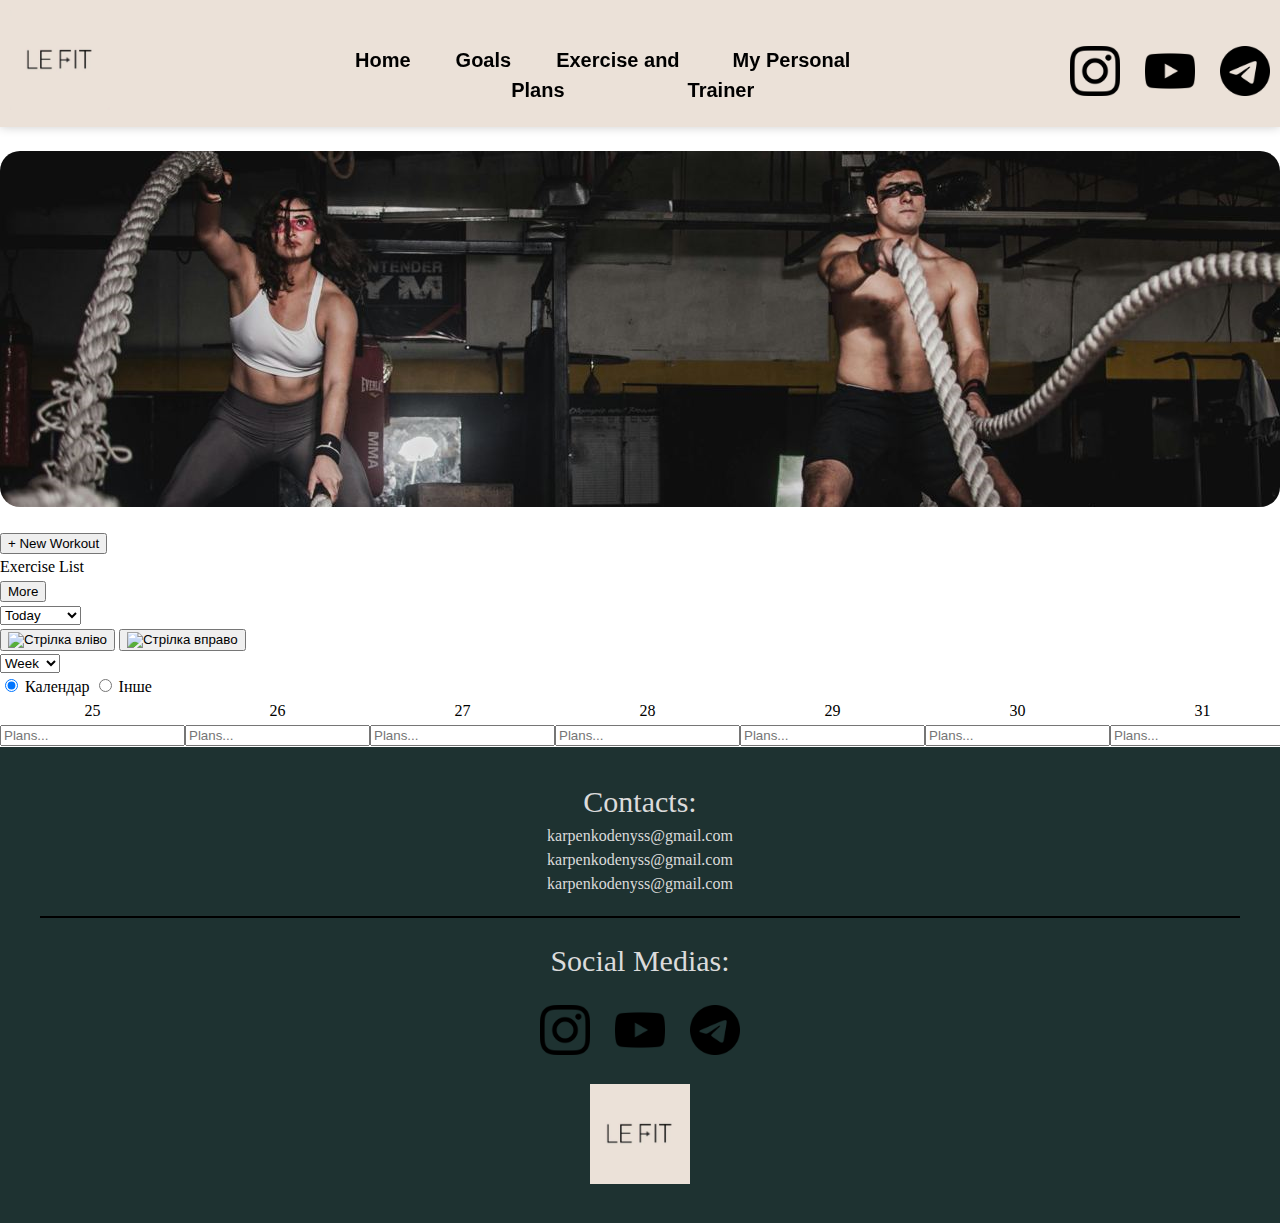
==== pages/index.html @ 624678a7 "+main image" ====
<!DOCTYPE html>
<html lang="en">
  <head>
    <meta charset="UTF-8" />
    <meta name="viewport" content="width=device-width, initial-scale=1.0" />
    <title>Le Fit</title>
    <link rel="stylesheet" href="../css/index.css" />
    <link rel="stylesheet" href="../css/global.css" />
  </head>
  <body>
    <header class="header">
      <div class="header__container container">
        <a href="#"><img src="images/logo.jpg" alt="Логотип" class="logo" /></a>

        <div class="menu">
          <ul class="menu__list">
            <li><a class="menu__link" href="#">Home</a></li>
            <li><a class="menu__link" href="#">Goals</a></li>
            <li><a class="menu__link" href="#">Exercise and Plans</a></li>
            <li><a class="menu__link" href="#">My Personal Trainer</a></li>
          </ul>
        </div>

        <div class="socialsMenu">
          <ul class="socialsMenu__list">
            <li>
              <a href="#"
                ><img
                  src="images/instagram.png"
                  alt="instagram"
                  class="socialsPhoto"
              /></a>
            </li>
            <li>
              <a href="#"
                ><img
                  src="images/you-tube.png"
                  alt="you-tube"
                  class="socialsPhoto"
              /></a>
            </li>
            <li>
              <a href="#"
                ><img
                  src="images/telegram.png"
                  alt="telegram"
                  class="socialsPhoto"
              /></a>
            </li>
          </ul>
        </div>
      </div>
    </header>

    <main>
      <br>
      <div class="mainImage">
        <img src="images/main-head.png" alt="Training">
      </div>
      <br>
      <section>
        <button>+ New Workout</button>
        <div>
          <h2>Exercise List</h2>
          <button>More</button>
        </div>

        <div>
          <form>
            <select>
              <option value="today">Today</option>
              <option value="tomorrow">Tomorrow</option>
              <option value="yesterday">Yesterday</option>
            </select>
          </form>

          <button><img src="#" alt="Стрілка вліво" /></button>
          <button><img src="#" alt="Стрілка вправо" /></button>

          <form>
            <select>
              <option value="week">Week</option>
              <option value="month">Month</option>
              <option value="year">Year</option>
            </select>
          </form>

          <form>
            <input type="radio" name="date" value="calendar" checked />
            <label for="calendar">Календар</label>
            <input type="radio" id="other" name="date" value="other" />
            <label for="other">Інше</label>
          </form>

          <div>
            <table>
              <thead>
                <tr>
                  <th>25</th>
                  <th>26</th>
                  <th>27</th>
                  <th>28</th>
                  <th>29</th>
                  <th>30</th>
                  <th>31</th>
                </tr>
              </thead>
              <tbody>
                <tr>
                  <td><input type="text" placeholder="Plans..." /></td>
                  <td><input type="text" placeholder="Plans..." /></td>
                  <td><input type="text" placeholder="Plans..." /></td>
                  <td><input type="text" placeholder="Plans..." /></td>
                  <td><input type="text" placeholder="Plans..." /></td>
                  <td><input type="text" placeholder="Plans..." /></td>
                  <td><input type="text" placeholder="Plans..." /></td>
                </tr>
              </tbody>
            </table>
          </div>
        </div>
      </section>
    </main>

    <footer class="footer">
      <div class="footer__container">
        <div>
          <h2 class="contact">Contacts:</h2>
          <ul class="contact__menu">
            <li>karpenkodenyss@gmail.com</li>
            <li>karpenkodenyss@gmail.com</li>
            <li>karpenkodenyss@gmail.com</li>
          </ul>
          <div class="line"></div>
        </div>
        <div>
          <p class="socialsMedias">Social Medias:</p>
          <div>
            <ul class="socialsMenu__list__footer">
              <li>
                <a href="#"
                  ><img
                    src="images/instagram.png"
                    alt="instagram"
                    class="socialsPhoto"
                /></a>
              </li>
              <li>
                <a href="#"
                  ><img
                    src="images/you-tube.png"
                    alt="you-tube"
                    class="socialsPhoto"
                /></a>
              </li>
              <li>
                <a href="#"
                  ><img
                    src="images/telegram.png"
                    alt="telegram"
                    class="socialsPhoto"
                /></a>
              </li>
            </ul>
          </div>
        </div>
        <a href="#"><img src="images/logo.jpg" alt="Логотип" class="logo" /></a>
      </div>
    </footer>
  </body>
</html>
---- css/index.css ----
.mainImage{
    display: flex;
    justify-content: center;
}

.mainImage img {
    border-radius: 20px; /* Adjust the value to change the roundness */
}

.menu__link{
    font-family: sans-serif ; /* Use the custom font for specific elements */
}



.btnNewWorkout {
    font-family: sans-serif ; /* Use the custom font for specific elements */
    background-color: #6c8057; /* Fallback for older browsers */
    color: black; /* Text color */
    padding: 10px 20px; /* Padding around the text */
    border: none; /* No border */
    border-radius: 5px; /* Rounded corners */
    text-decoration: none; /* Remove default underline for links */
}

.btnNewWorkout:hover {
    background-color: rgba(235, 225, 216, 0.8); /* Change color on hover */
}
---- css/global.css ----
html,
body,
div,
span,
applet,
object,
iframe,
h1,
h2,
h3,
h4,
h5,
h6,
p,
blockquote,
pre,
a,
abbr,
acronym,
address,
big,
cite,
code,
del,
dfn,
em,
img,
ins,
kbd,
q,
s,
samp,
small,
strike,
strong,
sub,
sup,
tt,
var,
b,
u,
i,
center,
dl,
dt,
dd,
ol,
ul,
li,
fieldset,
form,
label,
legend,
table,
caption,
tbody,
tfoot,
thead,
tr,
th,
td,
article,
aside,
canvas,
details,
embed,
figure,
figcaption,
footer,
header,
hgroup,
menu,
nav,
output,
ruby,
section,
summary,
time,
mark,
audio,
video {
  margin: 0;
  padding: 0;
  border: 0;
  font-size: 100%;
  font: inherit;
  vertical-align: baseline;
}

/* HTML5 display-role reset for older browsers */
article,
aside,
details,
figcaption,
figure,
footer,
header,
hgroup,
menu,
nav,
section {
  display: block;
}

body {
  line-height: 1.5;
}

ol,
ul {
  list-style: none;
}

blockquote,
q {
  quotes: none;
}

blockquote:before,
blockquote:after,
q:before,
q:after {
  content: "";
  content: none;
}

table {
  border-collapse: collapse;
  border-spacing: 0;
}

/* global styles */

body {
  font-family: "Montserrat";
  display: flex;
  flex-direction: column;
  min-height: 100vh;
}

.header {
  background-color: rgba(235, 225, 216, 255);
  position: sticky;
  top: 0;
  left: 0;
  right: 0;
  box-shadow: 0 0 10px #0003;
  z-index: 2;
}

.header__container {
  display: flex;
  align-items: center;
  justify-content: space-between;
}

.container {
  max-width: 1500px;
  margin: 0 auto;
  padding: 10px;
}

.logo {
  width: 100px;
  height: 100px;
}

.menu {
  font-weight: 600;
  font-size: 20px;
  margin-left: 200px;
}

.menu__list {
  display: flex;
  margin-top: 22px;
  margin-left: 200px;
  margin-left: 0;
  list-style-type: none;
}

.menu__link {
  text-decoration: none;
  margin-left: 45px;
  color: black;
}

.menu__link:hover {
  text-decoration: underline;
}

.socialsPhoto {
  width: 50px;
  height: 50px;
  transition: transform 0.3s ease;
}

.socialsPhoto:hover {
  transform: translateY(-5px);
}

.socialsMenu {
  margin-left: 200px;
}

.socialsMenu__list {
  display: flex;
  margin-top: 22px;
  list-style-type: none;
  gap: 25px;
}

.footer {
  display: flex;
  background-color: #1e3231;
  color: #dbdbdb;
  padding-top: 32px;
  padding-bottom: 32px;
  margin-top: auto;
}

.footer__container {
  text-align: center;
  flex: 1;
}

.contact,
.socialsMedias {
  font-size: 30px;
}

.line {
  height: 1.5px;
  background: black;
  margin-top: 10px;
  width: calc(100% - 5em);
  margin: 20px auto;
}

.socialsMenu__list__footer {
  display: flex;
  justify-content: center;
  margin: 22px 0;
  list-style-type: none;
  gap: 25px;
}
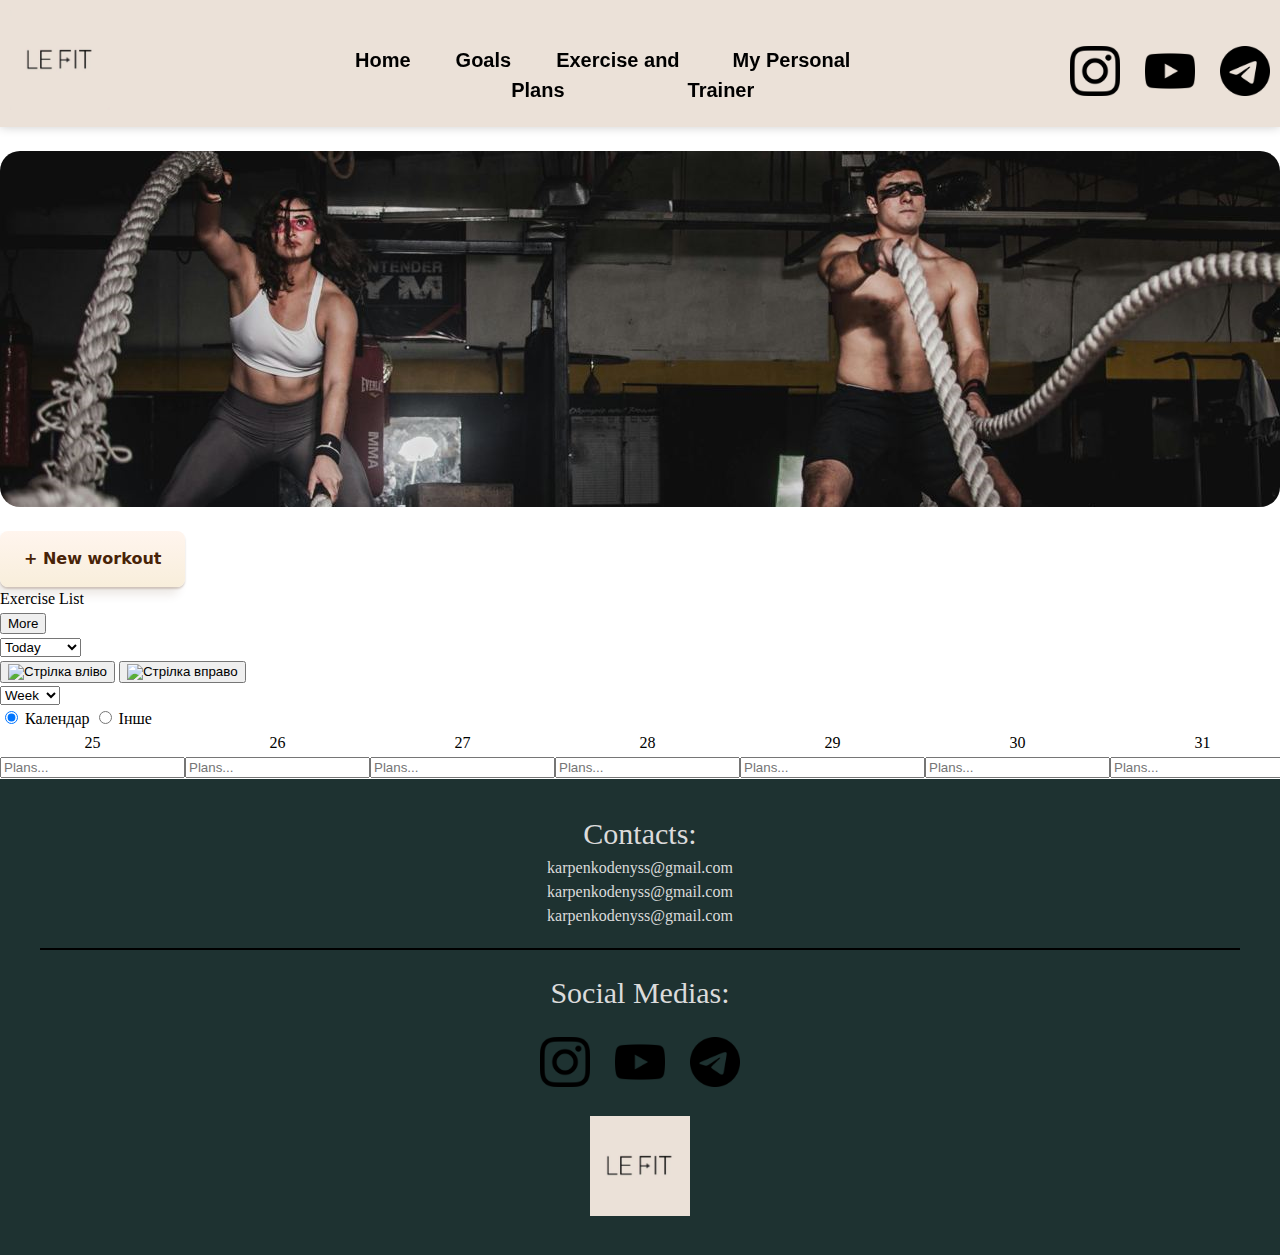
==== commit 88a47d2c: "+ new workout button" ====
--- a/pages/index.html
+++ b/pages/index.html
@@ -59,7 +59,7 @@
       </div>
       <br>
       <section>
-        <button>+ New Workout</button>
+        <button class="butn" role="button">+ New workout</button>
         <div>
           <h2>Exercise List</h2>
           <button>More</button>
--- a/css/index.css
+++ b/css/index.css
@@ -5,26 +5,47 @@
 }
 
 .mainImage img {
-    border-radius: 20px; /* Adjust the value to change the roundness */
+    border-radius: 20px;
 }
 
 .menu__link{
-    font-family: sans-serif ; /* Use the custom font for specific elements */
+    font-family: sans-serif ;
 }
 
 
 
-.btnNewWorkout {
-    font-family: sans-serif ; /* Use the custom font for specific elements */
-    background-color: #6c8057; /* Fallback for older browsers */
-    color: black; /* Text color */
-    padding: 10px 20px; /* Padding around the text */
-    border: none; /* No border */
-    border-radius: 5px; /* Rounded corners */
-    text-decoration: none; /* Remove default underline for links */
+.butn {
+    background-color: transparent;
+    background-image: linear-gradient(to bottom, #fff5ee, #f8eedb);
+    border: 0 solid #e5e7eb;
+    border-radius: .5rem;
+    box-sizing: border-box;
+    color: #482307;
+    column-gap: 1rem;
+    cursor: pointer;
+    display: flex;
+    font-family: ui-sans-serif,system-ui,-apple-system,system-ui,"Segoe UI",Roboto,"Helvetica Neue",Arial,"Noto Sans",sans-serif,"Apple Color Emoji","Segoe UI Emoji","Segoe UI Symbol","Noto Color Emoji";
+    font-size: 100%;
+    font-weight: 700;
+    line-height: 24px;
+    margin: 0;
+    outline: 2px solid transparent;
+    padding: 1rem 1.5rem;
+    text-align: center;
+    text-transform: none;
+    transition: all .1s cubic-bezier(.4, 0, .2, 1);
+    user-select: none;
+    -webkit-user-select: none;
+    touch-action: manipulation;
+    box-shadow: -6px 8px 10px rgba(81,41,10,0.1),0px 2px 2px rgba(81,41,10,0.2);
 }
 
-.btnNewWorkout:hover {
-    background-color: rgba(235, 225, 216, 0.8); /* Change color on hover */
+.butn:active {
+    background-color: #f3f4f6;
+    box-shadow: -1px 2px 5px rgba(81,41,10,0.15),0px 1px 1px rgba(81,41,10,0.15);
+    transform: translateY(0.125rem);
 }
 
+.butn:focus {
+    box-shadow: rgba(72, 35, 7, .46) 0 0 0 4px, -6px 8px 10px rgba(81,41,10,0.1), 0px 2px 2px rgba(81,41,10,0.2);
+}
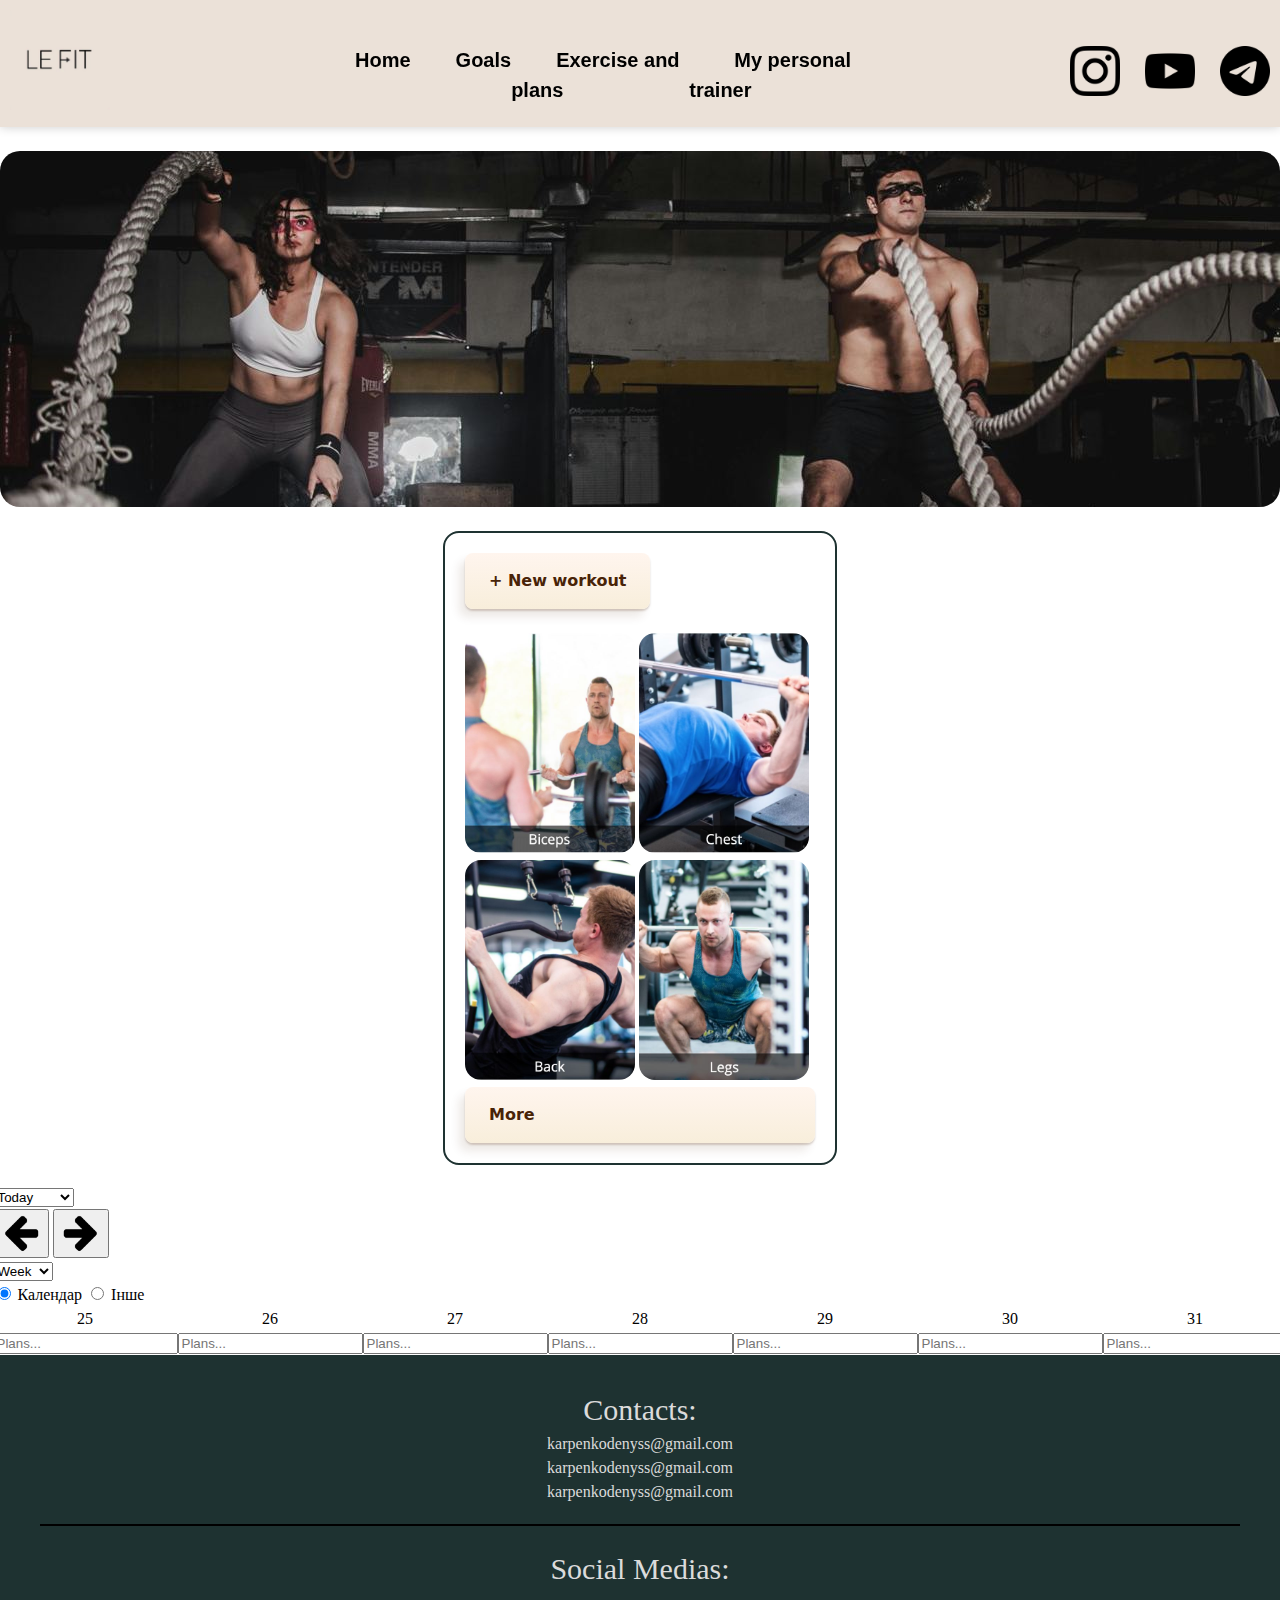
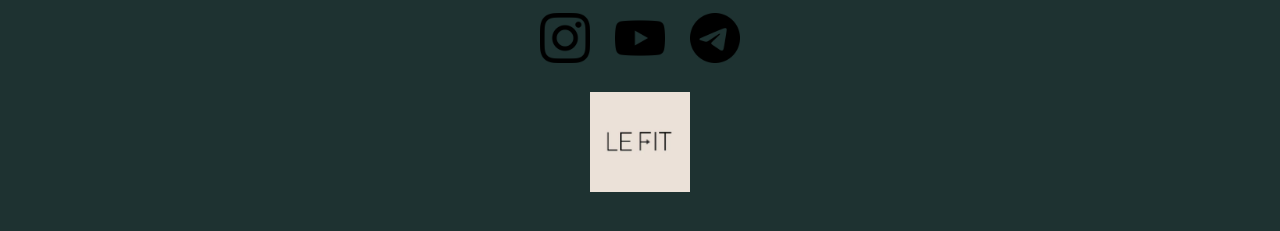
==== commit 53be6a51: "+buttons and clickable pictures" ====
--- a/pages/index.html
+++ b/pages/index.html
@@ -16,8 +16,8 @@
           <ul class="menu__list">
             <li><a class="menu__link" href="#">Home</a></li>
             <li><a class="menu__link" href="#">Goals</a></li>
-            <li><a class="menu__link" href="#">Exercise and Plans</a></li>
-            <li><a class="menu__link" href="#">My Personal Trainer</a></li>
+            <li><a class="menu__link" href="#">Exercise and plans</a></li>
+            <li><a class="menu__link" href="#">My personal trainer</a></li>
           </ul>
         </div>
 
@@ -59,13 +59,24 @@
       </div>
       <br>
       <section>
+        <div class="full-content">
+        <div class="workouts">
+
         <button class="butn" role="button">+ New workout</button>
+          <br>
         <div>
-          <h2>Exercise List</h2>
-          <button>More</button>
+          <div class="photo-block">
+            <a href=""><img src="images/biceps.jpg" alt="Photo 1"></a>
+            <a href=""><img src="images/chest.jpg" alt="Photo 2"></a>
+            <a href=""><img src="images/back.jpg" alt="Photo 3"></a>
+            <a href=""><img src="images/legs.jpg" alt="Photo 4"></a>
+          </div>
+          <button class="butn butn1" role="button">More</button>
+        </div>
         </div>
 
-        <div>
+
+        <div class="calendar">
           <form>
             <select>
               <option value="today">Today</option>
@@ -74,8 +85,8 @@
             </select>
           </form>
 
-          <button><img src="#" alt="Стрілка вліво" /></button>
-          <button><img src="#" alt="Стрілка вправо" /></button>
+          <button><img src="images/right-arr.png" alt="Стрілка вліво" class="mirrored-image small-button"/></button>
+          <button><img src="images/right-arr.png" alt="Стрілка вправо" class="small-button"/></button>
 
           <form>
             <select>
@@ -118,6 +129,7 @@
               </tbody>
             </table>
           </div>
+        </div>
         </div>
       </section>
     </main>
--- a/css/index.css
+++ b/css/index.css
@@ -49,3 +49,59 @@
 .butn:focus {
     box-shadow: rgba(72, 35, 7, .46) 0 0 0 4px, -6px 8px 10px rgba(81,41,10,0.1), 0px 2px 2px rgba(81,41,10,0.2);
 }
+
+.butn1{
+    width: 100%;
+}
+
+.workouts {
+    border: 2px solid #1e3231;
+    padding: 20px;
+    border-radius: 16px;
+}
+
+.mirrored-image{
+    transform: scaleX(-1);
+}
+
+.photo-block {
+    max-width: 350px;
+    grid-template-columns: repeat(2, 1fr);
+    gap: 10px;
+}
+.photo-block img {
+    object-fit: cover;
+    width: 170px;
+    height: 220px;
+    border-radius: 16px;
+}
+
+.small-button{
+    width: 40px;
+}
+
+.full-content {
+    justify-content: center;
+    display: flex; /* Use flexbox to layout the container */
+}
+
+
+.workouts, .calendar {
+    margin-right: 20px; /* Optional: Add some spacing between the divs */
+}
+@media (max-width: 1400px) { /* Adjust the maximum width based on your desired zoom level */
+    .full-content {
+        align-items: center; /* Center the flex items vertically */
+        flex-direction: column;
+    }
+
+    .workouts, .calendar {
+        margin-right: 0;
+    }
+
+    .workouts {
+
+        margin-bottom: 20px;
+    }
+}
+
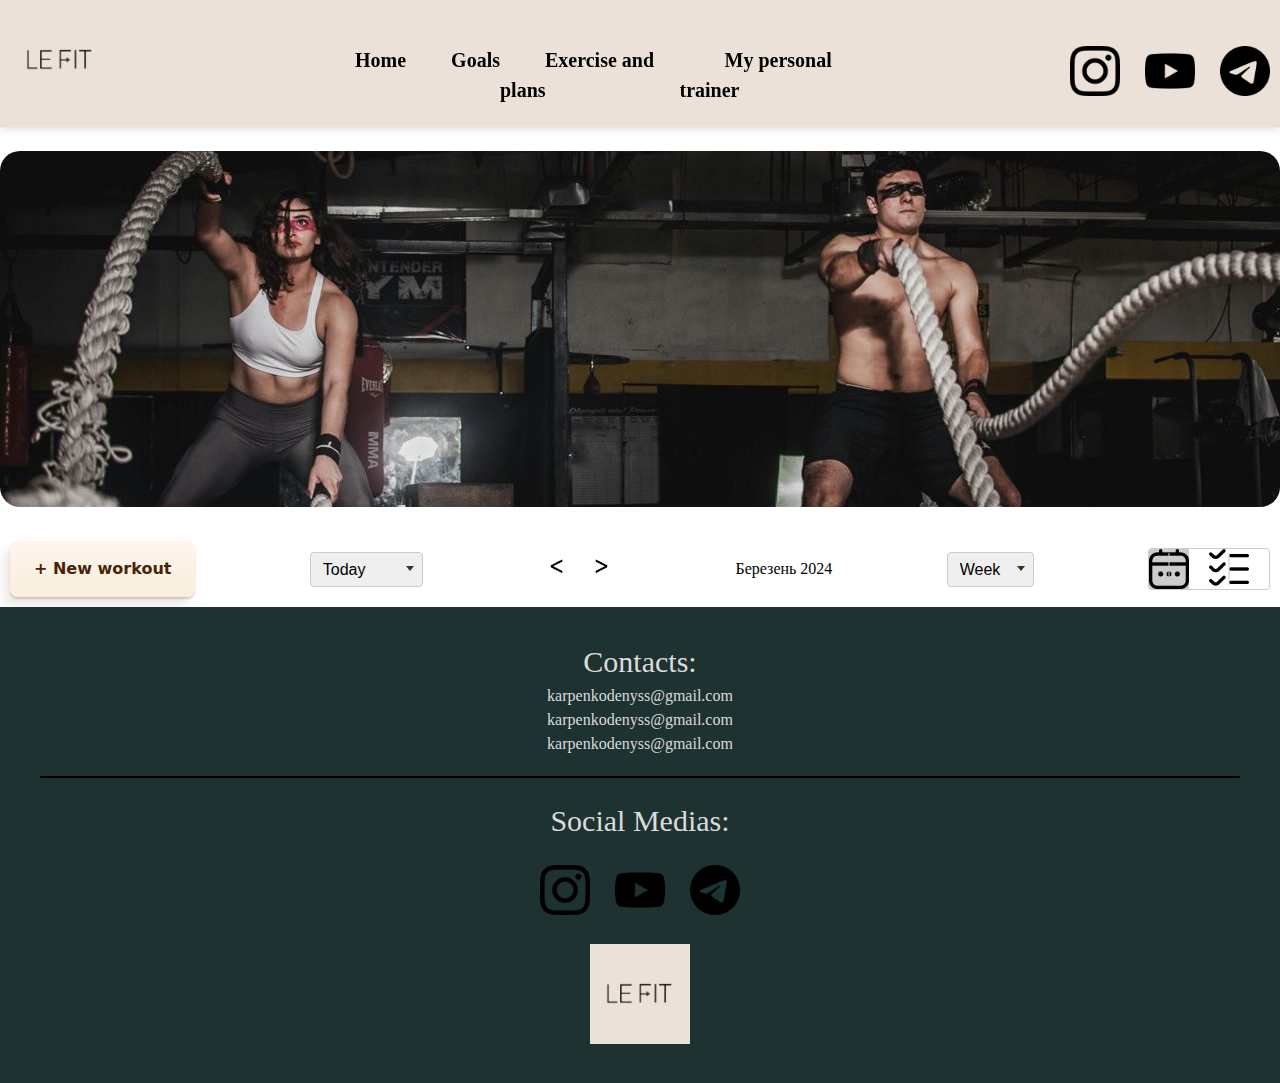
==== commit 1b3c081d: "Added some styles to index" ====
--- a/pages/index.html
+++ b/pages/index.html
@@ -53,83 +53,114 @@
     </header>
 
     <main>
-      <br>
+      <br />
       <div class="mainImage">
-        <img src="images/main-head.png" alt="Training">
+        <img src="images/main-head.png" alt="Training" />
       </div>
-      <br>
+      <br />
+
       <section>
-        <div class="full-content">
-        <div class="workouts">
-
-        <button class="butn" role="button">+ New workout</button>
-          <br>
-        <div>
-          <div class="photo-block">
-            <a href=""><img src="images/biceps.jpg" alt="Photo 1"></a>
-            <a href=""><img src="images/chest.jpg" alt="Photo 2"></a>
-            <a href=""><img src="images/back.jpg" alt="Photo 3"></a>
-            <a href=""><img src="images/legs.jpg" alt="Photo 4"></a>
+        <div class="container">
+          <div class="workout-calendar-container">
+            <div class="dsadasd">
+              <button class="butn" role="button">+ New workout</button>
+
+              <form class="custom-form">
+                <select class="custom-select">
+                  <option value="today">Today</option>
+                  <option value="tomorrow">Tomorrow</option>
+                  <option value="yesterday">Yesterday</option>
+                </select>
+              </form>
+
+              <div>
+                <button class="arrows-button">
+                  <img
+                    src="images/right-arrow.jpg"
+                    alt="Стрілка вліво"
+                    class="mirrored-image arrows-image"
+                  />
+                </button>
+                <button class="arrows-button">
+                  <img
+                    src="images/right-arrow.jpg"
+                    alt="Стрілка вправо"
+                    class="arrows-image"
+                  />
+                </button>
+              </div>
+
+              <p>Березень 2024</p>
+
+              <form class="custom-form">
+                <select class="custom-select">
+                  <option value="week">Week</option>
+                  <option value="month">Month</option>
+                  <option value="year">Year</option>
+                </select>
+              </form>
+
+              <form class="custom-radio-form">
+                <label class="custom-radio-label" for="calendar">
+                  <input
+                    type="radio"
+                    name="date"
+                    id="calendar"
+                    value="calendar"
+                    checked
+                  />
+                  <img
+                    src="images/calendar.png"
+                    alt="Calendar"
+                    class="radio-icon"
+                  />
+                </label>
+                <label class="custom-radio-label" for="other">
+                  <input type="radio" id="other" name="date" value="other" />
+                  <img src="images/other.png" alt="Dots" class="radio-icon" />
+                </label>
+              </form>
+
+              <!-- <div class="workouts">
+              <div>
+                <div class="photo-block">
+                  <a href=""><img src="images/biceps.jpg" alt="Photo 1" /></a>
+                  <a href=""><img src="images/chest.jpg" alt="Photo 2" /></a>
+                  <a href=""><img src="images/back.jpg" alt="Photo 3" /></a>
+                  <a href=""><img src="images/legs.jpg" alt="Photo 4" /></a>
+                </div>
+                <button class="butn butn1" role="button">More</button>
+              </div>
+            </div>
+
+            <div>
+              <table>
+                <thead>
+                  <tr>
+                    <th>25</th>
+                    <th>26</th>
+                    <th>27</th>
+                    <th>28</th>
+                    <th>29</th>
+                    <th>30</th>
+                    <th>31</th>
+                  </tr>
+                </thead>
+                <tbody>
+                  <tr>
+                    <td><input type="text" placeholder="Plans..." /></td>
+                    <td><input type="text" placeholder="Plans..." /></td>
+                    <td><input type="text" placeholder="Plans..." /></td>
+                    <td><input type="text" placeholder="Plans..." /></td>
+                    <td><input type="text" placeholder="Plans..." /></td>
+                    <td><input type="text" placeholder="Plans..." /></td>
+                    <td><input type="text" placeholder="Plans..." /></td>
+                  </tr>
+                </tbody>
+              </table>
+            </div> -->
+            </div>
           </div>
-          <button class="butn butn1" role="button">More</button>
-        </div>
-        </div>
-
-
-        <div class="calendar">
-          <form>
-            <select>
-              <option value="today">Today</option>
-              <option value="tomorrow">Tomorrow</option>
-              <option value="yesterday">Yesterday</option>
-            </select>
-          </form>
-
-          <button><img src="images/right-arr.png" alt="Стрілка вліво" class="mirrored-image small-button"/></button>
-          <button><img src="images/right-arr.png" alt="Стрілка вправо" class="small-button"/></button>
-
-          <form>
-            <select>
-              <option value="week">Week</option>
-              <option value="month">Month</option>
-              <option value="year">Year</option>
-            </select>
-          </form>
-
-          <form>
-            <input type="radio" name="date" value="calendar" checked />
-            <label for="calendar">Календар</label>
-            <input type="radio" id="other" name="date" value="other" />
-            <label for="other">Інше</label>
-          </form>
-
-          <div>
-            <table>
-              <thead>
-                <tr>
-                  <th>25</th>
-                  <th>26</th>
-                  <th>27</th>
-                  <th>28</th>
-                  <th>29</th>
-                  <th>30</th>
-                  <th>31</th>
-                </tr>
-              </thead>
-              <tbody>
-                <tr>
-                  <td><input type="text" placeholder="Plans..." /></td>
-                  <td><input type="text" placeholder="Plans..." /></td>
-                  <td><input type="text" placeholder="Plans..." /></td>
-                  <td><input type="text" placeholder="Plans..." /></td>
-                  <td><input type="text" placeholder="Plans..." /></td>
-                  <td><input type="text" placeholder="Plans..." /></td>
-                  <td><input type="text" placeholder="Plans..." /></td>
-                </tr>
-              </tbody>
-            </table>
-          </div>
-        </div>
         </div>
       </section>
     </main>
--- a/css/index.css
+++ b/css/index.css
@@ -1,107 +1,149 @@
-
-.mainImage{
-    display: flex;
-    justify-content: center;
+.mainImage {
+  display: flex;
+  justify-content: center;
 }
 
 .mainImage img {
-    border-radius: 20px;
+  border-radius: 20px;
 }
 
-.menu__link{
-    font-family: sans-serif ;
+.dsadasd {
+  display: flex;
+  justify-content: space-between;
+  align-items: center;
 }
 
-
-
-.butn {
-    background-color: transparent;
-    background-image: linear-gradient(to bottom, #fff5ee, #f8eedb);
-    border: 0 solid #e5e7eb;
-    border-radius: .5rem;
-    box-sizing: border-box;
-    color: #482307;
-    column-gap: 1rem;
-    cursor: pointer;
-    display: flex;
-    font-family: ui-sans-serif,system-ui,-apple-system,system-ui,"Segoe UI",Roboto,"Helvetica Neue",Arial,"Noto Sans",sans-serif,"Apple Color Emoji","Segoe UI Emoji","Segoe UI Symbol","Noto Color Emoji";
-    font-size: 100%;
-    font-weight: 700;
-    line-height: 24px;
-    margin: 0;
-    outline: 2px solid transparent;
-    padding: 1rem 1.5rem;
-    text-align: center;
-    text-transform: none;
-    transition: all .1s cubic-bezier(.4, 0, .2, 1);
-    user-select: none;
-    -webkit-user-select: none;
-    touch-action: manipulation;
-    box-shadow: -6px 8px 10px rgba(81,41,10,0.1),0px 2px 2px rgba(81,41,10,0.2);
+/* .workout-calendar-container {
+  display: flex;
 }
 
-.butn:active {
-    background-color: #f3f4f6;
-    box-shadow: -1px 2px 5px rgba(81,41,10,0.15),0px 1px 1px rgba(81,41,10,0.15);
-    transform: translateY(0.125rem);
-}
+.menu__link {
+  font-family: sans-serif;
+} */
 
-.butn:focus {
-    box-shadow: rgba(72, 35, 7, .46) 0 0 0 4px, -6px 8px 10px rgba(81,41,10,0.1), 0px 2px 2px rgba(81,41,10,0.2);
-}
-
-.butn1{
-    width: 100%;
+.butn1 {
+  width: 100%;
 }
 
 .workouts {
-    border: 2px solid #1e3231;
-    padding: 20px;
-    border-radius: 16px;
+  border: 2px solid #1e3231;
+  padding: 20px;
+  border-radius: 16px;
 }
 
-.mirrored-image{
-    transform: scaleX(-1);
+.mirrored-image {
+  transform: scaleX(-1);
 }
 
 .photo-block {
-    max-width: 350px;
-    grid-template-columns: repeat(2, 1fr);
-    gap: 10px;
+  max-width: 350px;
+  grid-template-columns: repeat(2, 1fr);
+  gap: 10px;
 }
 .photo-block img {
-    object-fit: cover;
-    width: 170px;
-    height: 220px;
-    border-radius: 16px;
+  object-fit: cover;
+  width: 170px;
+  height: 220px;
+  border-radius: 16px;
 }
 
-.small-button{
-    width: 40px;
+.custom-form {
+  display: inline-block;
 }
 
-.full-content {
-    justify-content: center;
-    display: flex; /* Use flexbox to layout the container */
+.custom-select {
+  padding: 8px 28px 8px 12px;
+  font-size: 16px;
+  border: 1px solid #ccc;
+  border-radius: 4px;
+  appearance: none;
+  background-image: url('data:image/svg+xml;utf8,<svg xmlns="http://www.w3.org/2000/svg" width="12" height="8" viewBox="0 0 12 8"><path fill="%23333" d="M6 8L0 0h12z"/></svg>');
+  background-repeat: no-repeat;
+  background-position: right 8px center;
+  background-size: 8px;
+  cursor: pointer;
 }
 
-
-.workouts, .calendar {
-    margin-right: 20px; /* Optional: Add some spacing between the divs */
-}
-@media (max-width: 1400px) { /* Adjust the maximum width based on your desired zoom level */
-    .full-content {
-        align-items: center; /* Center the flex items vertically */
-        flex-direction: column;
-    }
-
-    .workouts, .calendar {
-        margin-right: 0;
-    }
-
-    .workouts {
-
-        margin-bottom: 20px;
-    }
+.custom-select:hover {
+  border-color: #aaa;
 }
 
+.custom-select:focus {
+  border-color: #555;
+}
+
+.arrows-button {
+  width: 40px;
+  background: none;
+  border: none;
+  padding: 0;
+  cursor: pointer;
+}
+
+.arrows-image {
+  width: 40px;
+}
+
+/* Стилізація радіокнопок !!!!! */
+.custom-radio-form {
+  display: flex;
+  border: 1px solid #ccc; /* Додаємо рамку */
+  border-radius: 4px; /* Закруглюємо кути */
+}
+
+.custom-radio-label {
+  position: relative;
+  display: inline-block;
+  margin-right: 20px;
+}
+
+.custom-radio-label input[type="radio"] {
+  opacity: 0; /* Приховуємо саму радіокнопку */
+  position: absolute;
+  top: 0;
+  left: 0;
+  width: 100%;
+  height: 100%;
+  cursor: pointer;
+}
+
+/* Стилізація радіокнопок - вибрана */
+.custom-radio-label input[type="radio"]:checked + img {
+  background-color: #ccc; /* Змінюємо колір фону при виборі */
+}
+
+/* Стилізація радіокнопки - зображення */
+.radio-icon {
+  display: block;
+  width: 40px; /* Задаємо розмір зображення */
+  height: 40px; /* Задаємо розмір зображення */
+}
+
+/* Стилізація лінії, що розділяє картинки */
+.custom-radio-label::before {
+  content: "";
+  position: absolute;
+  top: 50%;
+  left: 50%;
+  transform: translate(-50%, -50%);
+  width: 1px;
+  height: 80%;
+  background-color: #ccc;
+}
+
+/* @media (max-width: 1400px) {
+  
+  .full-content {
+    align-items: center; 
+    flex-direction: column;
+  }
+
+  .workouts,
+  .calendar {
+    margin-right: 0;
+  }
+
+  .workouts {
+    margin-bottom: 20px;
+  }
+} */
--- a/css/global.css
+++ b/css/global.css
@@ -129,6 +129,42 @@
   border-spacing: 0;
 }
 
+.butn {
+  background-color: transparent;
+  background-image: linear-gradient(to bottom, #fff5ee, #f8eedb);
+  border: 0 solid #e5e7eb;
+  border-radius: .5rem;
+  box-sizing: border-box;
+  color: #482307;
+  column-gap: 1rem;
+  cursor: pointer;
+  display: flex;
+  font-family: ui-sans-serif,system-ui,-apple-system,system-ui,"Segoe UI",Roboto,"Helvetica Neue",Arial,"Noto Sans",sans-serif,"Apple Color Emoji","Segoe UI Emoji","Segoe UI Symbol","Noto Color Emoji";
+  font-size: 100%;
+  font-weight: 700;
+  line-height: 24px;
+  margin: 0;
+  outline: 2px solid transparent;
+  padding: 1rem 1.5rem;
+  text-align: center;
+  text-transform: none;
+  transition: all .1s cubic-bezier(.4, 0, .2, 1);
+  user-select: none;
+  -webkit-user-select: none;
+  touch-action: manipulation;
+  box-shadow: -6px 8px 10px rgba(81,41,10,0.1),0px 2px 2px rgba(81,41,10,0.2);
+}
+
+.butn:active {
+  background-color: #f3f4f6;
+  box-shadow: -1px 2px 5px rgba(81,41,10,0.15),0px 1px 1px rgba(81,41,10,0.15);
+  transform: translateY(0.125rem);
+}
+
+.butn:focus {
+  box-shadow: rgba(72, 35, 7, .46) 0 0 0 4px, -6px 8px 10px rgba(81,41,10,0.1), 0px 2px 2px rgba(81,41,10,0.2);
+}
+
 /* global styles */
 
 body {
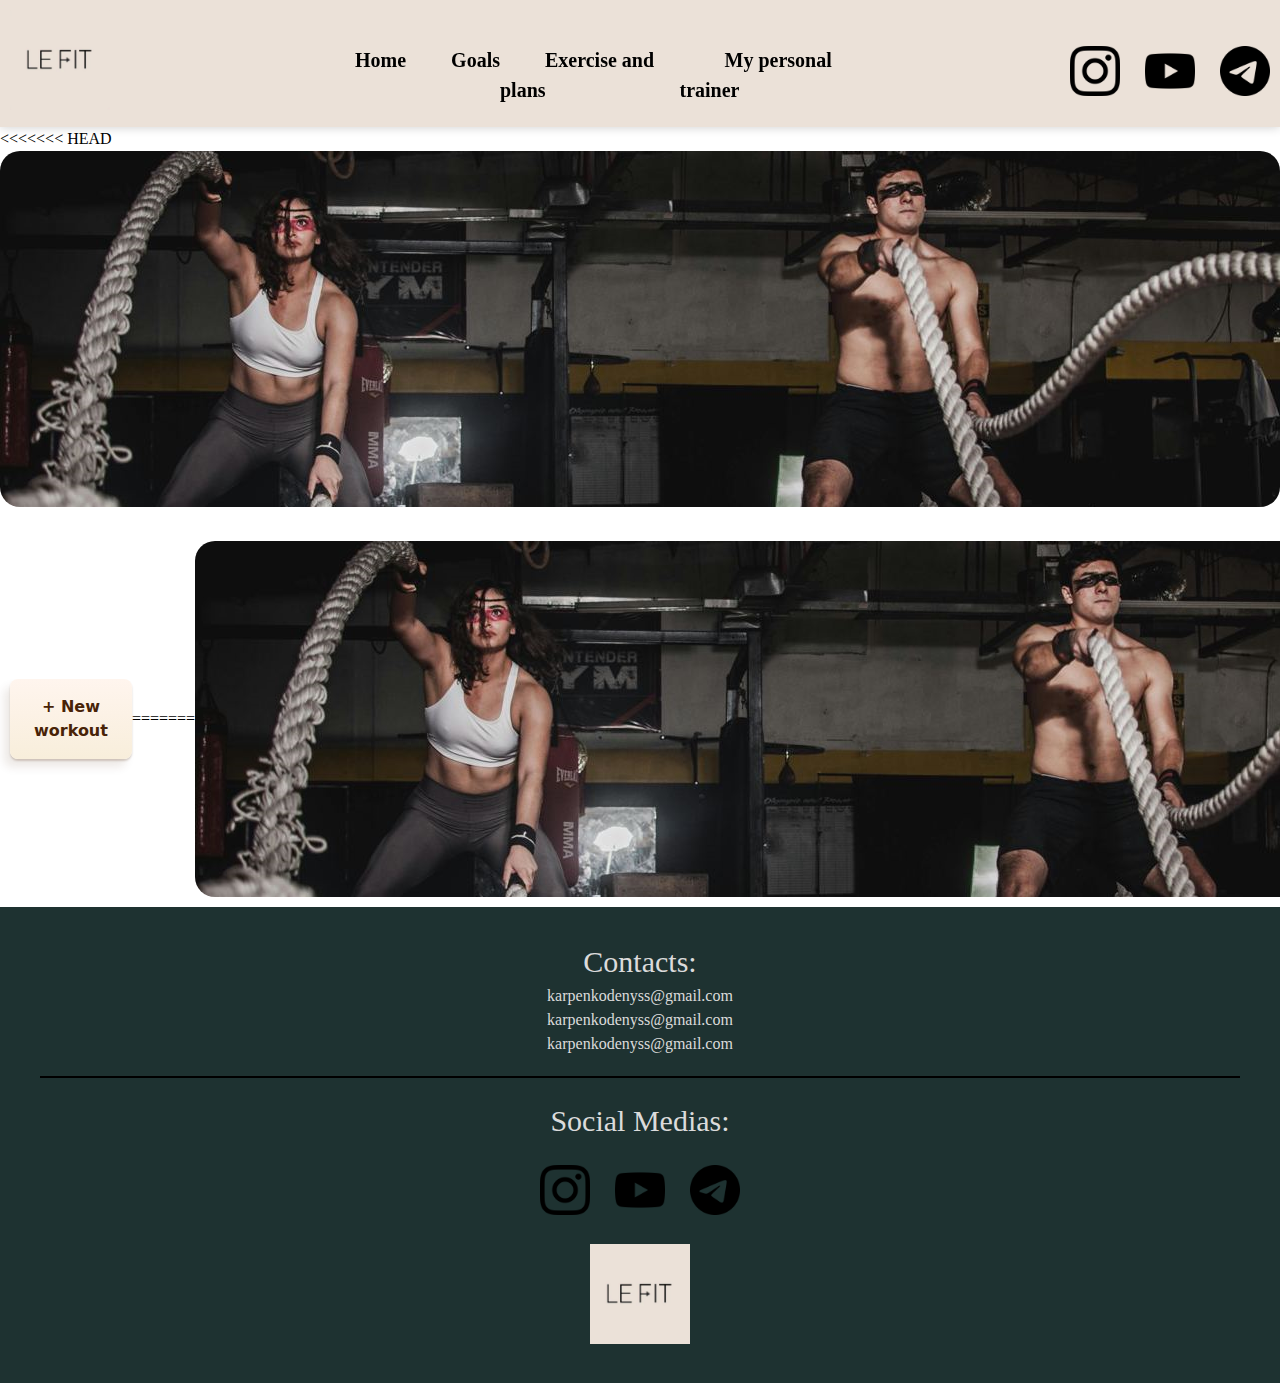
==== commit 022259ba: "update pages" ====
--- a/pages/index.html
+++ b/pages/index.html
@@ -1,16 +1,16 @@
 <!DOCTYPE html>
 <html lang="en">
   <head>
-    <meta charset="UTF-8" />
-    <meta name="viewport" content="width=device-width, initial-scale=1.0" />
+    <meta charset="UTF-8">
+    <meta name="viewport" content="width=device-width, initial-scale=1.0">
     <title>Le Fit</title>
-    <link rel="stylesheet" href="../css/index.css" />
-    <link rel="stylesheet" href="../css/global.css" />
+    <link rel="stylesheet" href="../css/index.css">
+    <link rel="stylesheet" href="../css/global.css">
   </head>
   <body>
     <header class="header">
       <div class="header__container container">
-        <a href="#"><img src="images/logo.jpg" alt="Логотип" class="logo" /></a>
+        <a href="#"><img src="images/logo.jpg" alt="Логотип" class="logo"></a>
 
         <div class="menu">
           <ul class="menu__list">
@@ -24,28 +24,13 @@
         <div class="socialsMenu">
           <ul class="socialsMenu__list">
             <li>
-              <a href="#"
-                ><img
-                  src="images/instagram.png"
-                  alt="instagram"
-                  class="socialsPhoto"
-              /></a>
+              <a href="#"><img src="images/instagram.png" alt="instagram" class="socialsPhoto"></a>
             </li>
             <li>
-              <a href="#"
-                ><img
-                  src="images/you-tube.png"
-                  alt="you-tube"
-                  class="socialsPhoto"
-              /></a>
+              <a href="#"><img src="images/you-tube.png" alt="you-tube" class="socialsPhoto"></a>
             </li>
             <li>
-              <a href="#"
-                ><img
-                  src="images/telegram.png"
-                  alt="telegram"
-                  class="socialsPhoto"
-              /></a>
+              <a href="#"><img src="images/telegram.png" alt="telegram" class="socialsPhoto"></a>
             </li>
           </ul>
         </div>
@@ -53,6 +38,7 @@
     </header>
 
     <main>
+<<<<<<< HEAD
       <br />
       <div class="mainImage">
         <img src="images/main-head.png" alt="Training" />
@@ -64,6 +50,20 @@
           <div class="workout-calendar-container">
             <div class="dsadasd">
               <button class="butn" role="button">+ New workout</button>
+=======
+      <br>
+      <div class="mainImage">
+        <img src="images/main-head.png" alt="Training">
+      </div>
+      <br>
+
+      <section>
+        <h2>Section Title</h2>
+        <div class="container">
+          <div class="workout-calendar-container">
+            <div class="dsadasd">
+              <button class="butn">+ New workout</button>
+>>>>>>> b236068 (updated the pages)
 
               <form class="custom-form">
                 <select class="custom-select">
@@ -75,6 +75,7 @@
 
               <div>
                 <button class="arrows-button">
+<<<<<<< HEAD
                   <img
                     src="images/right-arrow.jpg"
                     alt="Стрілка вліво"
@@ -87,6 +88,12 @@
                     alt="Стрілка вправо"
                     class="arrows-image"
                   />
+=======
+                  <img src="images/right-arrow.jpg" alt="Стрілка вліво" class="mirrored-image arrows-image">
+                </button>
+                <button class="arrows-button">
+                  <img src="images/right-arrow.jpg" alt="Стрілка вправо" class="arrows-image">
+>>>>>>> b236068 (updated the pages)
                 </button>
               </div>
 
@@ -102,6 +109,7 @@
 
               <form class="custom-radio-form">
                 <label class="custom-radio-label" for="calendar">
+<<<<<<< HEAD
                   <input
                     type="radio"
                     name="date"
@@ -159,6 +167,17 @@
                 </tbody>
               </table>
             </div> -->
+=======
+                  <input type="radio" name="date" id="calendar" value="calendar" checked>
+                  <img src="images/calendar.png" alt="Calendar" class="radio-icon">
+                </label>
+                <label class="custom-radio-label" for="other">
+                  <input type="radio" id="other" name="date" value="other">
+                  <img src="images/other.png" alt="Dots" class="radio-icon">
+                </label>
+              </form>
+
+>>>>>>> b236068 (updated the pages)
             </div>
           </div>
         </div>
@@ -181,33 +200,18 @@
           <div>
             <ul class="socialsMenu__list__footer">
               <li>
-                <a href="#"
-                  ><img
-                    src="images/instagram.png"
-                    alt="instagram"
-                    class="socialsPhoto"
-                /></a>
+                <a href="#"><img src="images/instagram.png" alt="instagram" class="socialsPhoto"></a>
               </li>
               <li>
-                <a href="#"
-                  ><img
-                    src="images/you-tube.png"
-                    alt="you-tube"
-                    class="socialsPhoto"
-                /></a>
+                <a href="#"><img src="images/you-tube.png" alt="you-tube" class="socialsPhoto"></a>
               </li>
               <li>
-                <a href="#"
-                  ><img
-                    src="images/telegram.png"
-                    alt="telegram"
-                    class="socialsPhoto"
-                /></a>
+                <a href="#"><img src="images/telegram.png" alt="telegram" class="socialsPhoto"></a>
               </li>
             </ul>
           </div>
         </div>
-        <a href="#"><img src="images/logo.jpg" alt="Логотип" class="logo" /></a>
+        <a href="#"><img src="images/logo.jpg" alt="Логотип" class="logo"></a>
       </div>
     </footer>
   </body>
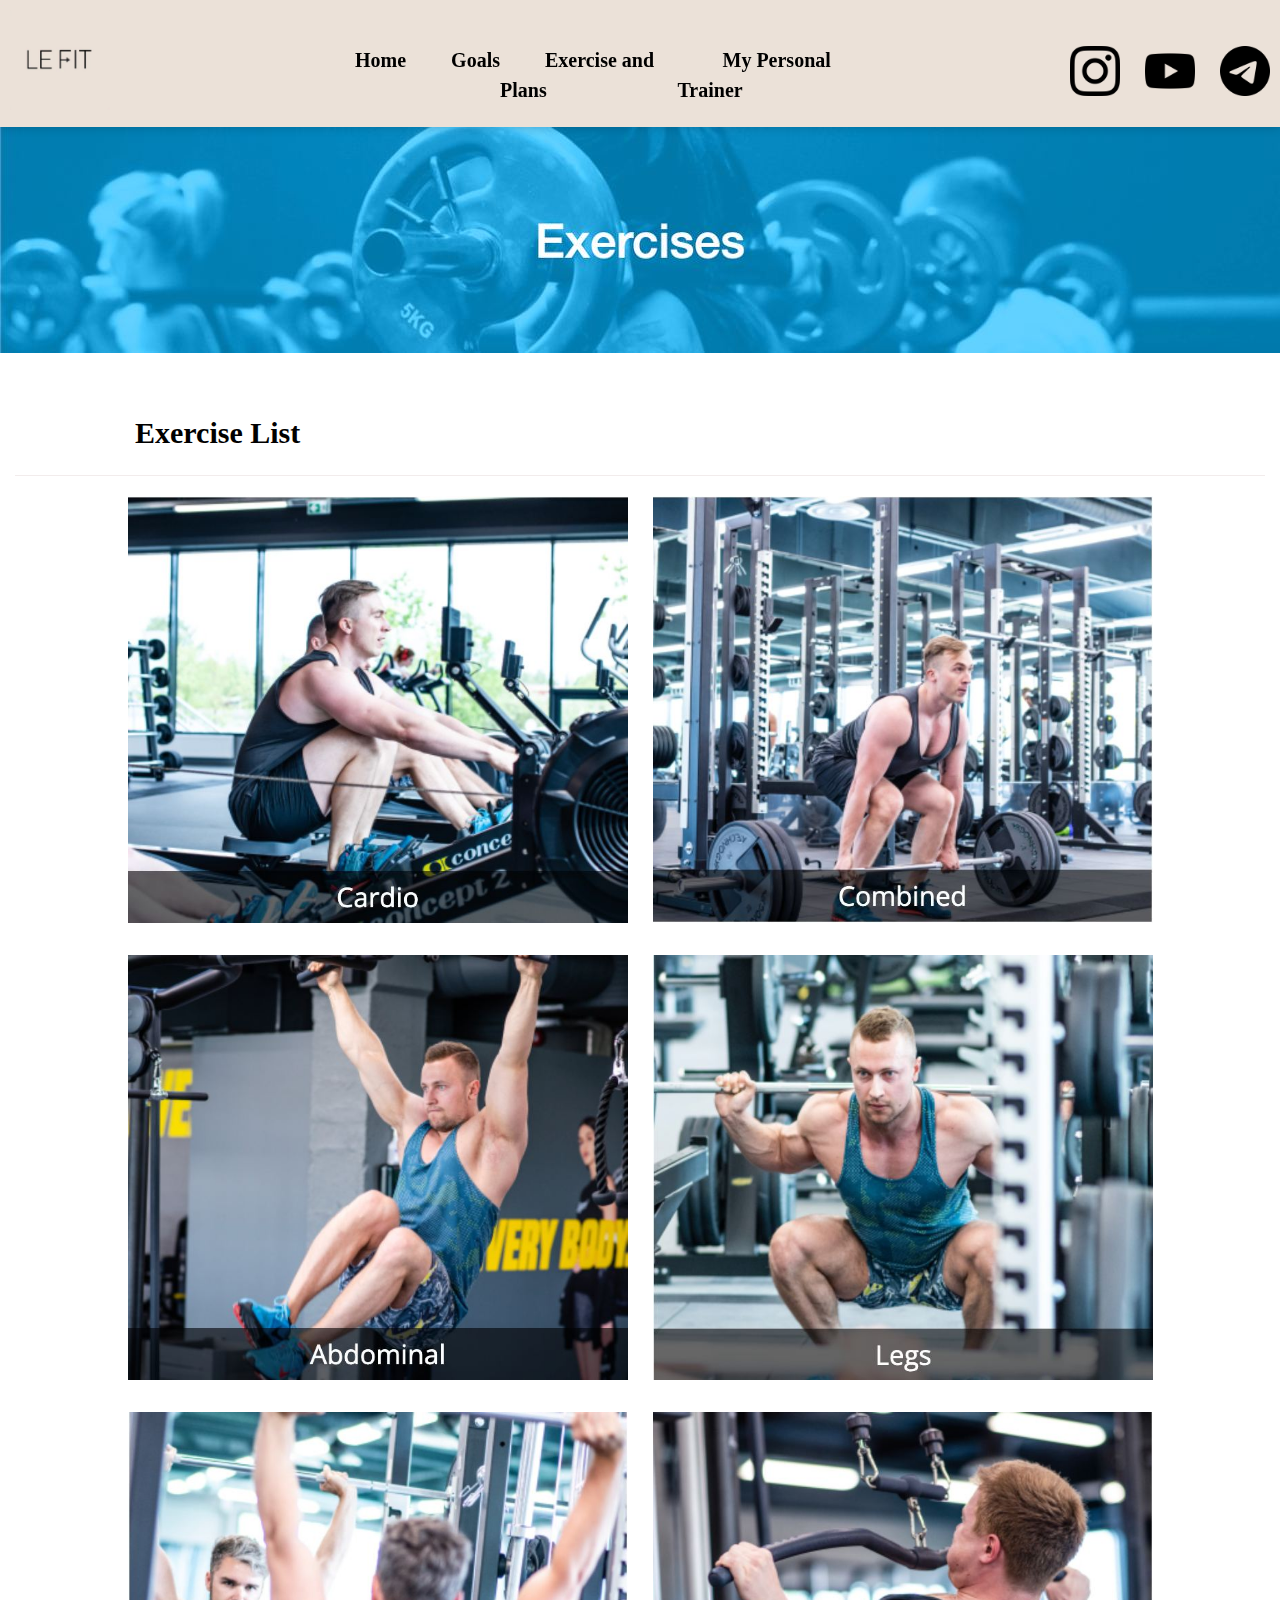
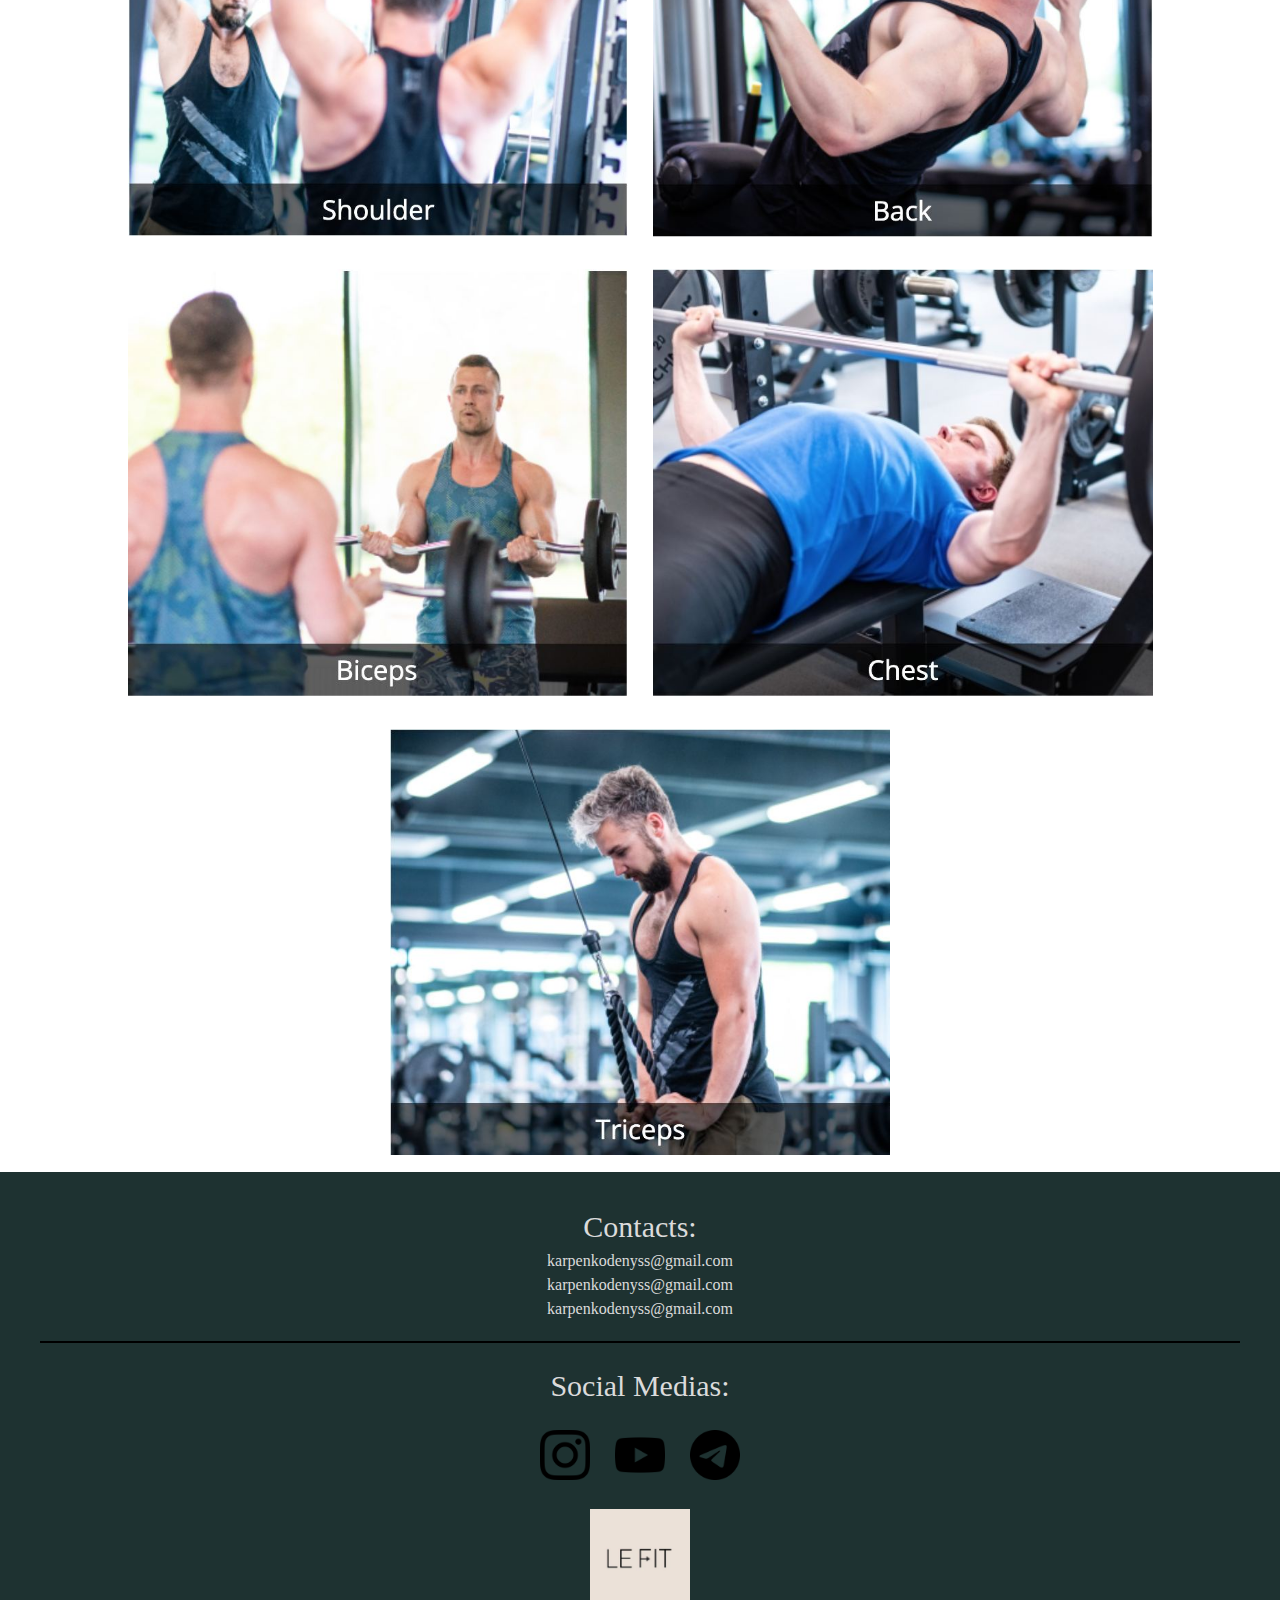
==== commit c2c30052: "update pages v.2" ====
--- a/pages/index.html
+++ b/pages/index.html
@@ -1,218 +1,76 @@
 <!DOCTYPE html>
 <html lang="en">
-  <head>
-    <meta charset="UTF-8">
-    <meta name="viewport" content="width=device-width, initial-scale=1.0">
-    <title>Le Fit</title>
-    <link rel="stylesheet" href="../css/index.css">
-    <link rel="stylesheet" href="../css/global.css">
-  </head>
-  <body>
-    <header class="header">
-      <div class="header__container container">
-        <a href="#"><img src="images/logo.jpg" alt="Логотип" class="logo"></a>
-
-        <div class="menu">
-          <ul class="menu__list">
-            <li><a class="menu__link" href="#">Home</a></li>
-            <li><a class="menu__link" href="#">Goals</a></li>
-            <li><a class="menu__link" href="#">Exercise and plans</a></li>
-            <li><a class="menu__link" href="#">My personal trainer</a></li>
-          </ul>
-        </div>
-
-        <div class="socialsMenu">
-          <ul class="socialsMenu__list">
-            <li>
-              <a href="#"><img src="images/instagram.png" alt="instagram" class="socialsPhoto"></a>
-            </li>
-            <li>
-              <a href="#"><img src="images/you-tube.png" alt="you-tube" class="socialsPhoto"></a>
-            </li>
-            <li>
-              <a href="#"><img src="images/telegram.png" alt="telegram" class="socialsPhoto"></a>
-            </li>
+<head>
+  <meta charset="UTF-8">
+  <meta name="viewport" content="width=device-width, initial-scale=1.0">
+  <title>Exercise and plans</title>
+  <link rel="stylesheet" href="../css/global.css">
+  <link rel="stylesheet" href="../css/exercise-plans.css">
+</head>
+<body>
+  <header class="header">
+    <div class="header__container container">
+      <a href="#"><img src="images/logo.jpg" alt="Логотип" class="logo"></a>
+      <div class="menu">
+        <ul class="menu__list">
+          <li><a class="menu__link" href="#">Home</a></li>
+          <li><a class="menu__link" href="#">Goals</a></li>
+          <li><a class="menu__link" href="#">Exercise and Plans</a></li>
+          <li><a class="menu__link" href="#">My Personal Trainer</a></li>
+        </ul>
+      </div>
+      <div class="socialsMenu">
+        <ul class="socialsMenu__list">
+          <li><a href="#"><img src="images/instagram.png" alt="instagram" class="socialsPhoto"></a></li>
+          <li><a href="#"><img src="images/you-tube.png" alt="you-tube" class="socialsPhoto"></a></li>
+          <li><a href="#"><img src="images/telegram.png" alt="telegram" class="socialsPhoto"></a></li>
+        </ul>
+      </div>
+    </div>
+  </header>
+  <main>
+    <div class="main-container">
+      <img class="exercise-image" src="images/exercises.jpg" alt="exercises">
+    </div>
+    <div class="container">
+      <h2 class="title">Exercise List</h2>
+      <div class="exercise-line"></div>
+      <div class="exercise-container">
+        <a href="#"><img src="images/cardio.jpg" alt="cardio"></a>
+        <a href="#"><img src="images/combined.jpg" alt="combined"></a>
+        <a href="#"><img src="images/abdominal.jpg" alt="abdominal"></a>
+        <a href="#"><img src="images/legs.jpg" alt="legs"></a>
+        <a href="#"><img src="images/shoulder.jpg" alt="shoulder"></a>
+        <a href="#"><img src="images/back.jpg" alt="back"></a>
+        <a href="#"><img src="images/biceps.jpg" alt="biceps"></a>
+        <a href="#"><img src="images/chest.jpg" alt="chest"></a>
+        <a href="#"><img src="images/triceps.jpg" alt="triceps"></a>
+      </div>
+    </div>
+  </main>
+  <footer class="footer">
+    <div class="footer__container">
+      <div>
+        <h2 class="contact">Contacts:</h2>
+        <ul class="contact__menu">
+          <li>karpenkodenyss@gmail.com</li>
+          <li>karpenkodenyss@gmail.com</li>
+          <li>karpenkodenyss@gmail.com</li>
+        </ul>
+        <div class="line"></div>
+      </div>
+      <div>
+        <p class="socialsMedias">Social Medias:</p>
+        <div>
+          <ul class="socialsMenu__list__footer">
+            <li><a href="#"><img src="images/instagram.png" alt="instagram" class="socialsPhoto"></a></li>
+            <li><a href="#"><img src="images/you-tube.png" alt="you-tube" class="socialsPhoto"></a></li>
+            <li><a href="#"><img src="images/telegram.png" alt="telegram" class="socialsPhoto"></a></li>
           </ul>
         </div>
       </div>
-    </header>
-
-    <main>
-<<<<<<< HEAD
-      <br />
-      <div class="mainImage">
-        <img src="images/main-head.png" alt="Training" />
-      </div>
-      <br />
-
-      <section>
-        <div class="container">
-          <div class="workout-calendar-container">
-            <div class="dsadasd">
-              <button class="butn" role="button">+ New workout</button>
-=======
-      <br>
-      <div class="mainImage">
-        <img src="images/main-head.png" alt="Training">
-      </div>
-      <br>
-
-      <section>
-        <h2>Section Title</h2>
-        <div class="container">
-          <div class="workout-calendar-container">
-            <div class="dsadasd">
-              <button class="butn">+ New workout</button>
->>>>>>> b236068 (updated the pages)
-
-              <form class="custom-form">
-                <select class="custom-select">
-                  <option value="today">Today</option>
-                  <option value="tomorrow">Tomorrow</option>
-                  <option value="yesterday">Yesterday</option>
-                </select>
-              </form>
-
-              <div>
-                <button class="arrows-button">
-<<<<<<< HEAD
-                  <img
-                    src="images/right-arrow.jpg"
-                    alt="Стрілка вліво"
-                    class="mirrored-image arrows-image"
-                  />
-                </button>
-                <button class="arrows-button">
-                  <img
-                    src="images/right-arrow.jpg"
-                    alt="Стрілка вправо"
-                    class="arrows-image"
-                  />
-=======
-                  <img src="images/right-arrow.jpg" alt="Стрілка вліво" class="mirrored-image arrows-image">
-                </button>
-                <button class="arrows-button">
-                  <img src="images/right-arrow.jpg" alt="Стрілка вправо" class="arrows-image">
->>>>>>> b236068 (updated the pages)
-                </button>
-              </div>
-
-              <p>Березень 2024</p>
-
-              <form class="custom-form">
-                <select class="custom-select">
-                  <option value="week">Week</option>
-                  <option value="month">Month</option>
-                  <option value="year">Year</option>
-                </select>
-              </form>
-
-              <form class="custom-radio-form">
-                <label class="custom-radio-label" for="calendar">
-<<<<<<< HEAD
-                  <input
-                    type="radio"
-                    name="date"
-                    id="calendar"
-                    value="calendar"
-                    checked
-                  />
-                  <img
-                    src="images/calendar.png"
-                    alt="Calendar"
-                    class="radio-icon"
-                  />
-                </label>
-                <label class="custom-radio-label" for="other">
-                  <input type="radio" id="other" name="date" value="other" />
-                  <img src="images/other.png" alt="Dots" class="radio-icon" />
-                </label>
-              </form>
-
-              <!-- <div class="workouts">
-              <div>
-                <div class="photo-block">
-                  <a href=""><img src="images/biceps.jpg" alt="Photo 1" /></a>
-                  <a href=""><img src="images/chest.jpg" alt="Photo 2" /></a>
-                  <a href=""><img src="images/back.jpg" alt="Photo 3" /></a>
-                  <a href=""><img src="images/legs.jpg" alt="Photo 4" /></a>
-                </div>
-                <button class="butn butn1" role="button">More</button>
-              </div>
-            </div>
-
-            <div>
-              <table>
-                <thead>
-                  <tr>
-                    <th>25</th>
-                    <th>26</th>
-                    <th>27</th>
-                    <th>28</th>
-                    <th>29</th>
-                    <th>30</th>
-                    <th>31</th>
-                  </tr>
-                </thead>
-                <tbody>
-                  <tr>
-                    <td><input type="text" placeholder="Plans..." /></td>
-                    <td><input type="text" placeholder="Plans..." /></td>
-                    <td><input type="text" placeholder="Plans..." /></td>
-                    <td><input type="text" placeholder="Plans..." /></td>
-                    <td><input type="text" placeholder="Plans..." /></td>
-                    <td><input type="text" placeholder="Plans..." /></td>
-                    <td><input type="text" placeholder="Plans..." /></td>
-                  </tr>
-                </tbody>
-              </table>
-            </div> -->
-=======
-                  <input type="radio" name="date" id="calendar" value="calendar" checked>
-                  <img src="images/calendar.png" alt="Calendar" class="radio-icon">
-                </label>
-                <label class="custom-radio-label" for="other">
-                  <input type="radio" id="other" name="date" value="other">
-                  <img src="images/other.png" alt="Dots" class="radio-icon">
-                </label>
-              </form>
-
->>>>>>> b236068 (updated the pages)
-            </div>
-          </div>
-        </div>
-      </section>
-    </main>
-
-    <footer class="footer">
-      <div class="footer__container">
-        <div>
-          <h2 class="contact">Contacts:</h2>
-          <ul class="contact__menu">
-            <li>karpenkodenyss@gmail.com</li>
-            <li>karpenkodenyss@gmail.com</li>
-            <li>karpenkodenyss@gmail.com</li>
-          </ul>
-          <div class="line"></div>
-        </div>
-        <div>
-          <p class="socialsMedias">Social Medias:</p>
-          <div>
-            <ul class="socialsMenu__list__footer">
-              <li>
-                <a href="#"><img src="images/instagram.png" alt="instagram" class="socialsPhoto"></a>
-              </li>
-              <li>
-                <a href="#"><img src="images/you-tube.png" alt="you-tube" class="socialsPhoto"></a>
-              </li>
-              <li>
-                <a href="#"><img src="images/telegram.png" alt="telegram" class="socialsPhoto"></a>
-              </li>
-            </ul>
-          </div>
-        </div>
-        <a href="#"><img src="images/logo.jpg" alt="Логотип" class="logo"></a>
-      </div>
-    </footer>
-  </body>
-</html>
+      <a href="#"><img src="images/logo.jpg" alt="Логотип" class="logo"></a>
+    </div>
+  </footer>
+</body>
+</html>--- a/css/exercise-plans.css
+++ b/css/exercise-plans.css
@@ -0,0 +1,43 @@
+.main-container {
+  width: 100%;
+  height: 100%;
+  display: flex;
+  justify-content: center;
+  align-items: center;
+}
+
+.exercise-image {
+  max-width: 100%;
+  max-height: 100%;
+}
+
+.title {
+  font-size: 30px;
+  font-weight: 600;
+  margin-left: 100px;
+  margin-top: 22px;
+  padding-top: 25px;
+  padding-left: 25px;
+}
+
+.exercise-container {
+  display: flex;
+  flex-wrap: wrap;
+  justify-content: center;
+  align-items: center;
+  row-gap: 25px;
+  column-gap: 25px;
+}
+
+.exercise-container img {
+  width: 500px;
+  height: auto;
+}
+
+.exercise-line {
+  height: 1px;
+  background: rgba(189, 161, 161, 0.2);
+  margin-top: 10px;
+  width: 1250px;
+  margin: 20px auto;
+}
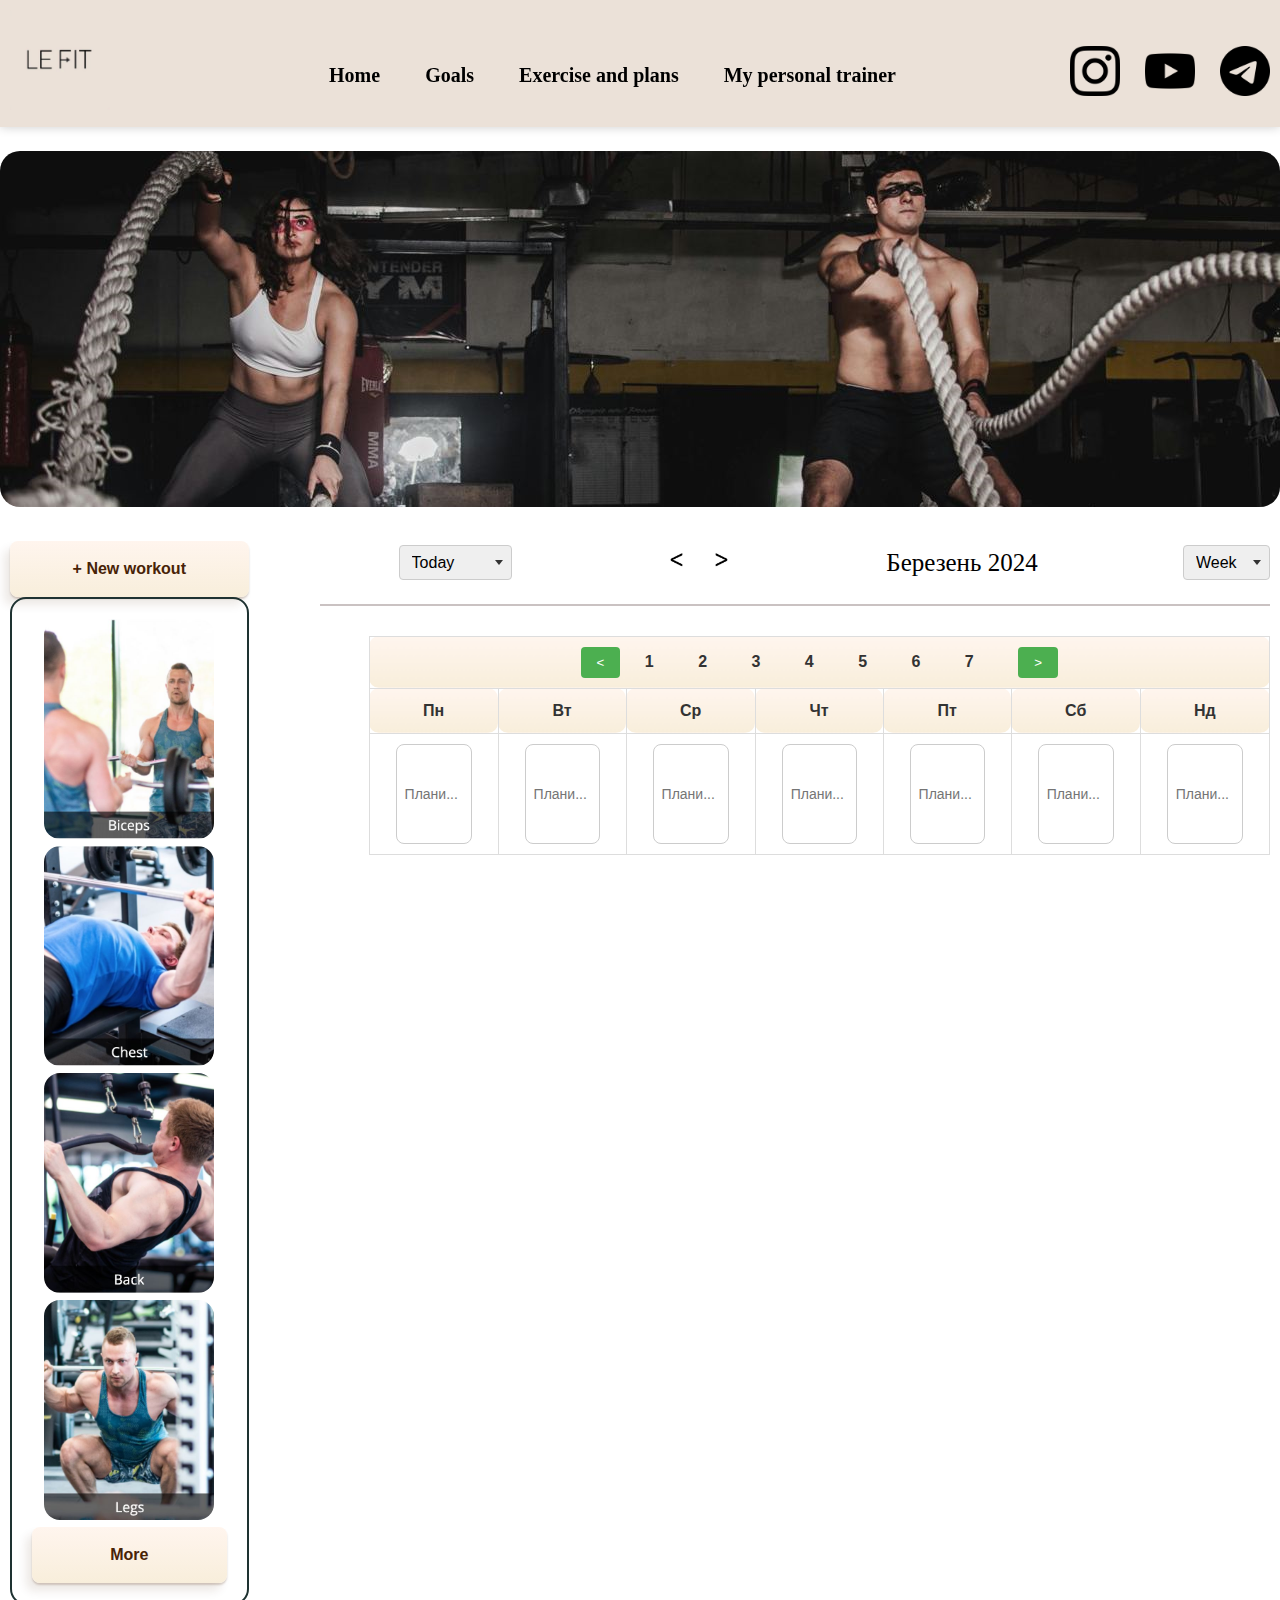
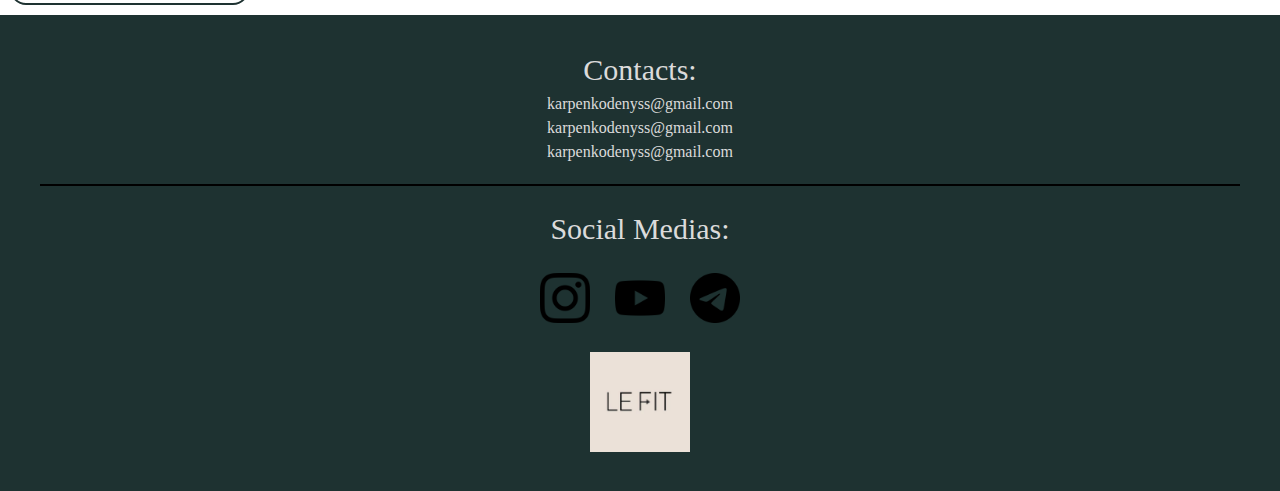
==== commit eabea01d: "made media requests, finished styling the pages" ====
--- a/pages/index.html
+++ b/pages/index.html
@@ -1,76 +1,219 @@
 <!DOCTYPE html>
 <html lang="en">
-<head>
-  <meta charset="UTF-8">
-  <meta name="viewport" content="width=device-width, initial-scale=1.0">
-  <title>Exercise and plans</title>
-  <link rel="stylesheet" href="../css/global.css">
-  <link rel="stylesheet" href="../css/exercise-plans.css">
-</head>
-<body>
-  <header class="header">
-    <div class="header__container container">
-      <a href="#"><img src="images/logo.jpg" alt="Логотип" class="logo"></a>
-      <div class="menu">
-        <ul class="menu__list">
-          <li><a class="menu__link" href="#">Home</a></li>
-          <li><a class="menu__link" href="#">Goals</a></li>
-          <li><a class="menu__link" href="#">Exercise and Plans</a></li>
-          <li><a class="menu__link" href="#">My Personal Trainer</a></li>
-        </ul>
+  <head>
+    <meta charset="UTF-8" />
+    <meta name="viewport" content="width=device-width, initial-scale=1.0" />
+    <title>Le Fit</title>
+    <link rel="stylesheet" href="../css/index.css" />
+    <link rel="stylesheet" href="../css/global.css" />
+  </head>
+  <body>
+    <header class="header">
+      <div class="header__container container">
+        <a href="index.html"
+          ><img src="images/logo.jpg" alt="Логотип" class="logo"
+        /></a>
+
+        <div class="menu">
+          <ul class="menu__list">
+            <li><a class="menu__link" href="index.html">Home</a></li>
+            <li><a class="menu__link" href="goals.html">Goals</a></li>
+            <li>
+              <a class="menu__link" href="exercise-plans.html"
+                >Exercise and plans</a
+              >
+            </li>
+            <li>
+              <a class="menu__link" href="my-personal-trainer.html"
+                >My personal trainer</a
+              >
+            </li>
+          </ul>
+        </div>
+
+        <div class="socialsMenu">
+          <ul class="socialsMenu__list">
+            <li>
+              <a href="#"
+                ><img
+                  src="images/instagram.png"
+                  alt="instagram"
+                  class="socialsPhoto"
+              /></a>
+            </li>
+            <li>
+              <a href="#"
+                ><img
+                  src="images/you-tube.png"
+                  alt="you-tube"
+                  class="socialsPhoto"
+              /></a>
+            </li>
+            <li>
+              <a href="#"
+                ><img
+                  src="images/telegram.png"
+                  alt="telegram"
+                  class="socialsPhoto"
+              /></a>
+            </li>
+          </ul>
+        </div>
       </div>
-      <div class="socialsMenu">
-        <ul class="socialsMenu__list">
-          <li><a href="#"><img src="images/instagram.png" alt="instagram" class="socialsPhoto"></a></li>
-          <li><a href="#"><img src="images/you-tube.png" alt="you-tube" class="socialsPhoto"></a></li>
-          <li><a href="#"><img src="images/telegram.png" alt="telegram" class="socialsPhoto"></a></li>
-        </ul>
+    </header>
+
+    <main>
+      <br />
+      <div class="mainImage">
+        <img src="images/main-head.png" alt="Training" />
       </div>
-    </div>
-  </header>
-  <main>
-    <div class="main-container">
-      <img class="exercise-image" src="images/exercises.jpg" alt="exercises">
-    </div>
-    <div class="container">
-      <h2 class="title">Exercise List</h2>
-      <div class="exercise-line"></div>
-      <div class="exercise-container">
-        <a href="#"><img src="images/cardio.jpg" alt="cardio"></a>
-        <a href="#"><img src="images/combined.jpg" alt="combined"></a>
-        <a href="#"><img src="images/abdominal.jpg" alt="abdominal"></a>
-        <a href="#"><img src="images/legs.jpg" alt="legs"></a>
-        <a href="#"><img src="images/shoulder.jpg" alt="shoulder"></a>
-        <a href="#"><img src="images/back.jpg" alt="back"></a>
-        <a href="#"><img src="images/biceps.jpg" alt="biceps"></a>
-        <a href="#"><img src="images/chest.jpg" alt="chest"></a>
-        <a href="#"><img src="images/triceps.jpg" alt="triceps"></a>
+      <br />
+
+      <section>
+        <div class="container_index container">
+          <div class="container__workout">
+            <button class="butn" role="button">+ New workout</button>
+            <div class="workouts">
+              <div class="photo-block">
+                <div>
+                  <a href=""><img src="images/biceps.jpg" alt="Photo 1" /></a>
+                  <a href=""><img src="images/chest.jpg" alt="Photo 2" /></a>
+                </div>
+                <div>
+                  <a href=""><img src="images/back.jpg" alt="Photo 3" /></a>
+                  <a href=""><img src="images/legs.jpg" alt="Photo 4" /></a>
+                </div>
+              </div>
+              <button class="butn butn1">More</button>
+            </div>
+          </div>
+
+          <div class="workout-calendar-container">
+            <div class="workout-controls">
+              <form class="custom-form">
+                <select class="custom-select">
+                  <option value="today">Today</option>
+                  <option value="tomorrow">Tomorrow</option>
+                  <option value="yesterday">Yesterday</option>
+                </select>
+              </form>
+
+              <div>
+                <button class="arrows-button">
+                  <img
+                    src="images/right-arrow.jpg"
+                    alt="Стрілка вліво"
+                    class="mirrored-image arrows-image"
+                  />
+                </button>
+                <button class="arrows-button">
+                  <img
+                    src="images/right-arrow.jpg"
+                    alt="Стрілка вправо"
+                    class="arrows-image"
+                  />
+                </button>
+              </div>
+
+              <p class="text">Березень 2024</p>
+
+              <form class="custom-form">
+                <select class="custom-select">
+                  <option value="week">Week</option>
+                  <option value="month">Month</option>
+                  <option value="year">Year</option>
+                </select>
+              </form>
+            </div>
+            <div class="line__workout-controls"></div>
+            <div class="calendar-container">
+              <div class="calendar">
+                <table>
+                  <thead>
+                    <tr>
+                      <th colspan="7">
+                        <button class="nav-button">&lt;</button>
+
+                        1 2 3 4 5 6 7
+                        <button class="nav-button">&gt;</button>
+                      </th>
+                    </tr>
+                    <tr>
+                      <th>Пн</th>
+
+                      <th>Вт</th>
+                      <th>Ср</th>
+                      <th>Чт</th>
+                      <th>Пт</th>
+                      <th>Сб</th>
+                      <th>Нд</th>
+                    </tr>
+                  </thead>
+                  <tbody>
+                    <tr>
+                      <td><input type="text" placeholder="Плани..." /></td>
+                      <td><input type="text" placeholder="Плани..." /></td>
+                      <td><input type="text" placeholder="Плани..." /></td>
+                      <td><input type="text" placeholder="Плани..." /></td>
+                      <td><input type="text" placeholder="Плани..." /></td>
+                      <td><input type="text" placeholder="Плани..." /></td>
+                      <td><input type="text" placeholder="Плани..." /></td>
+                    </tr>
+                  </tbody>
+                </table>
+              </div>
+            </div>
+          </div>
+        </div>
+      </section>
+    </main>
+
+    <footer class="footer">
+      <div class="footer__container">
+        <div>
+          <h2 class="contact">Contacts:</h2>
+          <ul class="contact__menu">
+            <li>karpenkodenyss@gmail.com</li>
+            <li>karpenkodenyss@gmail.com</li>
+            <li>karpenkodenyss@gmail.com</li>
+          </ul>
+          <div class="line"></div>
+        </div>
+        <div>
+          <p class="socialsMedias">Social Medias:</p>
+          <div>
+            <ul class="socialsMenu__list__footer">
+              <li>
+                <a href="#"
+                  ><img
+                    src="images/instagram.png"
+                    alt="instagram"
+                    class="socialsPhoto"
+                /></a>
+              </li>
+              <li>
+                <a href="#"
+                  ><img
+                    src="images/you-tube.png"
+                    alt="you-tube"
+                    class="socialsPhoto"
+                /></a>
+              </li>
+              <li>
+                <a href="#"
+                  ><img
+                    src="images/telegram.png"
+                    alt="telegram"
+                    class="socialsPhoto"
+                /></a>
+              </li>
+            </ul>
+          </div>
+        </div>
+        <a href="index.html"
+          ><img src="images/logo.jpg" alt="Логотип" class="logo"
+        /></a>
       </div>
-    </div>
-  </main>
-  <footer class="footer">
-    <div class="footer__container">
-      <div>
-        <h2 class="contact">Contacts:</h2>
-        <ul class="contact__menu">
-          <li>karpenkodenyss@gmail.com</li>
-          <li>karpenkodenyss@gmail.com</li>
-          <li>karpenkodenyss@gmail.com</li>
-        </ul>
-        <div class="line"></div>
-      </div>
-      <div>
-        <p class="socialsMedias">Social Medias:</p>
-        <div>
-          <ul class="socialsMenu__list__footer">
-            <li><a href="#"><img src="images/instagram.png" alt="instagram" class="socialsPhoto"></a></li>
-            <li><a href="#"><img src="images/you-tube.png" alt="you-tube" class="socialsPhoto"></a></li>
-            <li><a href="#"><img src="images/telegram.png" alt="telegram" class="socialsPhoto"></a></li>
-          </ul>
-        </div>
-      </div>
-      <a href="#"><img src="images/logo.jpg" alt="Логотип" class="logo"></a>
-    </div>
-  </footer>
-</body>
-</html>+    </footer>
+  </body>
+</html>
--- a/css/index.css
+++ b/css/index.css
@@ -0,0 +1,217 @@
+.container_index {
+  display: flex;
+}
+
+.workout-calendar-container {
+  max-width: 1100px;
+}
+
+.container__workout {
+  display: flex;
+  flex-direction: column;
+}
+
+.mainImage {
+  display: flex;
+  justify-content: center;
+}
+
+.mainImage img {
+  border-radius: 20px;
+}
+
+.workout-controls {
+  display: flex;
+  justify-content: space-between;
+  align-items: center;
+  padding-left: 150px;
+  padding-bottom: 20px;
+}
+
+.line__workout-controls {
+  height: 1.5px;
+  background: rgb(202, 194, 194);
+  max-width: 950px;
+  margin-left: auto;
+}
+
+.butn1 {
+  width: 100%;
+  display: inline-flex;
+  justify-content: center;
+  align-items: center;
+}
+
+.workouts {
+  border: 2px solid #1e3231;
+  padding: 20px;
+  border-radius: 16px;
+}
+
+.mirrored-image {
+  transform: scaleX(-1);
+}
+
+.photo-block {
+  max-width: 350px;
+  grid-template-columns: repeat(2, 1fr);
+  gap: 10px;
+}
+.photo-block img {
+  object-fit: cover;
+  width: 170px;
+  height: 220px;
+  border-radius: 16px;
+}
+
+.custom-form {
+  display: inline-block;
+}
+
+.custom-select {
+  padding: 8px 28px 8px 12px;
+  font-size: 16px;
+  border: 1px solid #ccc;
+  border-radius: 4px;
+  appearance: none;
+  background-image: url('data:image/svg+xml;utf8,<svg xmlns="http://www.w3.org/2000/svg" width="12" height="8" viewBox="0 0 12 8"><path fill="%23333" d="M6 8L0 0h12z"/></svg>');
+  background-repeat: no-repeat;
+  background-position: right 8px center;
+  background-size: 8px;
+  cursor: pointer;
+}
+
+.custom-select:hover {
+  border-color: #aaa;
+}
+
+.custom-select:focus {
+  border-color: #555;
+}
+
+.arrows-button {
+  width: 40px;
+  background: none;
+  border: none;
+  padding: 0;
+  cursor: pointer;
+}
+
+.arrows-image {
+  width: 40px;
+}
+
+.radio-icon {
+  display: block;
+  width: 40px;
+  height: 40px;
+}
+
+.calendar-container {
+  padding-top: 10px;
+  display: flex;
+  margin-left: 120px;
+}
+
+.calendar {
+  font-family: Arial, sans-serif;
+  border-collapse: collapse;
+  margin: 20px auto;
+}
+
+.calendar table {
+  width: 100%;
+}
+
+.calendar th,
+.calendar td {
+  border: 1px solid #ddd;
+  padding: 10px;
+  text-align: center;
+  border-radius: 10px;
+}
+
+.calendar th {
+  background-image: linear-gradient(to bottom, #fff5ee, #f8eedb);
+  font-weight: bold;
+  color: #333;
+}
+
+.calendar input[type="text"] {
+  width: calc(100% - 32px);
+  height: 100px;
+  box-sizing: border-box;
+  padding: 8px;
+  border: 1px solid #ccc;
+  border-radius: 8px;
+  font-size: 14px;
+  word-wrap: break-word;
+}
+
+.calendar td:hover {
+  background-color: #f9f9f9;
+}
+
+.calendar button {
+  padding: 8px 16px;
+  background-color: #4caf50;
+  color: white;
+  border: none;
+  border-radius: 4px;
+  cursor: pointer;
+}
+
+.calendar th[colspan="7"] {
+  letter-spacing: 20px;
+}
+
+.text {
+  font-size: 25px;
+}
+
+@media (max-width: 1550px) {
+  .workouts {
+    text-align: center;
+  }
+}
+
+@media (max-width: 1170px) {
+  .calendar-container {
+    margin-left: 20px;
+  }
+}
+
+@media (max-width: 1250px) {
+  .workout-controls {
+    padding-left: 100px;
+  }
+}
+
+@media (max-width: 810px) {
+  .container_index {
+    flex-direction: column;
+    align-items: center;
+  }
+
+  .container__workout {
+    margin: 50px;
+  }
+
+  .container__workout {
+    max-width: 400px;
+  }
+}
+
+@media (max-width: 570px) {
+  .mainImage {
+    display: none;
+  }
+
+  .workout-controls {
+    padding-left: 10px;
+  }
+
+  .calendar-container {
+    margin-left: 0;
+  }
+}
--- a/css/global.css
+++ b/css/global.css
@@ -133,36 +133,28 @@
   background-color: transparent;
   background-image: linear-gradient(to bottom, #fff5ee, #f8eedb);
   border: 0 solid #e5e7eb;
-  border-radius: .5rem;
-  box-sizing: border-box;
+  border-radius: 0.5rem;
   color: #482307;
-  column-gap: 1rem;
   cursor: pointer;
-  display: flex;
-  font-family: ui-sans-serif,system-ui,-apple-system,system-ui,"Segoe UI",Roboto,"Helvetica Neue",Arial,"Noto Sans",sans-serif,"Apple Color Emoji","Segoe UI Emoji","Segoe UI Symbol","Noto Color Emoji";
   font-size: 100%;
   font-weight: 700;
   line-height: 24px;
-  margin: 0;
-  outline: 2px solid transparent;
   padding: 1rem 1.5rem;
-  text-align: center;
-  text-transform: none;
-  transition: all .1s cubic-bezier(.4, 0, .2, 1);
-  user-select: none;
-  -webkit-user-select: none;
-  touch-action: manipulation;
-  box-shadow: -6px 8px 10px rgba(81,41,10,0.1),0px 2px 2px rgba(81,41,10,0.2);
+  transition: all 0.1s cubic-bezier(0.4, 0, 0.2, 1);
+  box-shadow: -6px 8px 10px rgba(81, 41, 10, 0.1),
+    0px 2px 2px rgba(81, 41, 10, 0.2);
 }
 
 .butn:active {
   background-color: #f3f4f6;
-  box-shadow: -1px 2px 5px rgba(81,41,10,0.15),0px 1px 1px rgba(81,41,10,0.15);
+  box-shadow: -1px 2px 5px rgba(81, 41, 10, 0.15),
+    0px 1px 1px rgba(81, 41, 10, 0.15);
   transform: translateY(0.125rem);
 }
 
 .butn:focus {
-  box-shadow: rgba(72, 35, 7, .46) 0 0 0 4px, -6px 8px 10px rgba(81,41,10,0.1), 0px 2px 2px rgba(81,41,10,0.2);
+  box-shadow: rgba(72, 35, 7, 0.46) 0 0 0 4px,
+    -6px 8px 10px rgba(81, 41, 10, 0.1), 0px 2px 2px rgba(81, 41, 10, 0.2);
 }
 
 /* global styles */
@@ -205,6 +197,7 @@
   font-weight: 600;
   font-size: 20px;
   margin-left: 200px;
+  text-wrap: nowrap;
 }
 
 .menu__list {
@@ -280,3 +273,82 @@
   list-style-type: none;
   gap: 25px;
 }
+
+@media (max-width: 1350px) {
+  .socialsMenu {
+    margin-left: auto;
+  }
+
+  .menu {
+    margin-left: auto;
+  }
+}
+
+@media (max-width: 1050px) {
+  .menu__list {
+    flex-wrap: wrap;
+  }
+  .menu__list li {
+    width: 50%;
+  }
+}
+
+@media (max-width: 780px) {
+  .socialsPhoto {
+    width: 30px;
+    height: 30px;
+  }
+
+  .menu__link {
+    font-size: 15px;
+  }
+}
+
+@media (max-width: 650px) {
+  .menu__link {
+    margin-left: auto;
+  }
+}
+
+@media (max-width: 540px) {
+  .socialsMenu__list {
+    gap: 5px;
+  }
+
+  .logo {
+    width: 80px;
+    height: 80px;
+  }
+
+  .menu__list {
+    margin-top: 5px;
+  }
+}
+
+@media (max-width: 500px) {
+  .menu__link {
+    font-size: 12px;
+  }
+
+  .socialsPhoto {
+    width: 20px;
+    height: 20px;
+  }
+}
+
+@media (max-width: 400px) {
+  .socialsMenu {
+    display: none;
+  }
+}
+
+@media (max-width: 300px) {
+  .logo {
+    width: 70px;
+    height: 70px;
+  }
+
+  .menu__link {
+    font-size: 10px;
+  }
+}
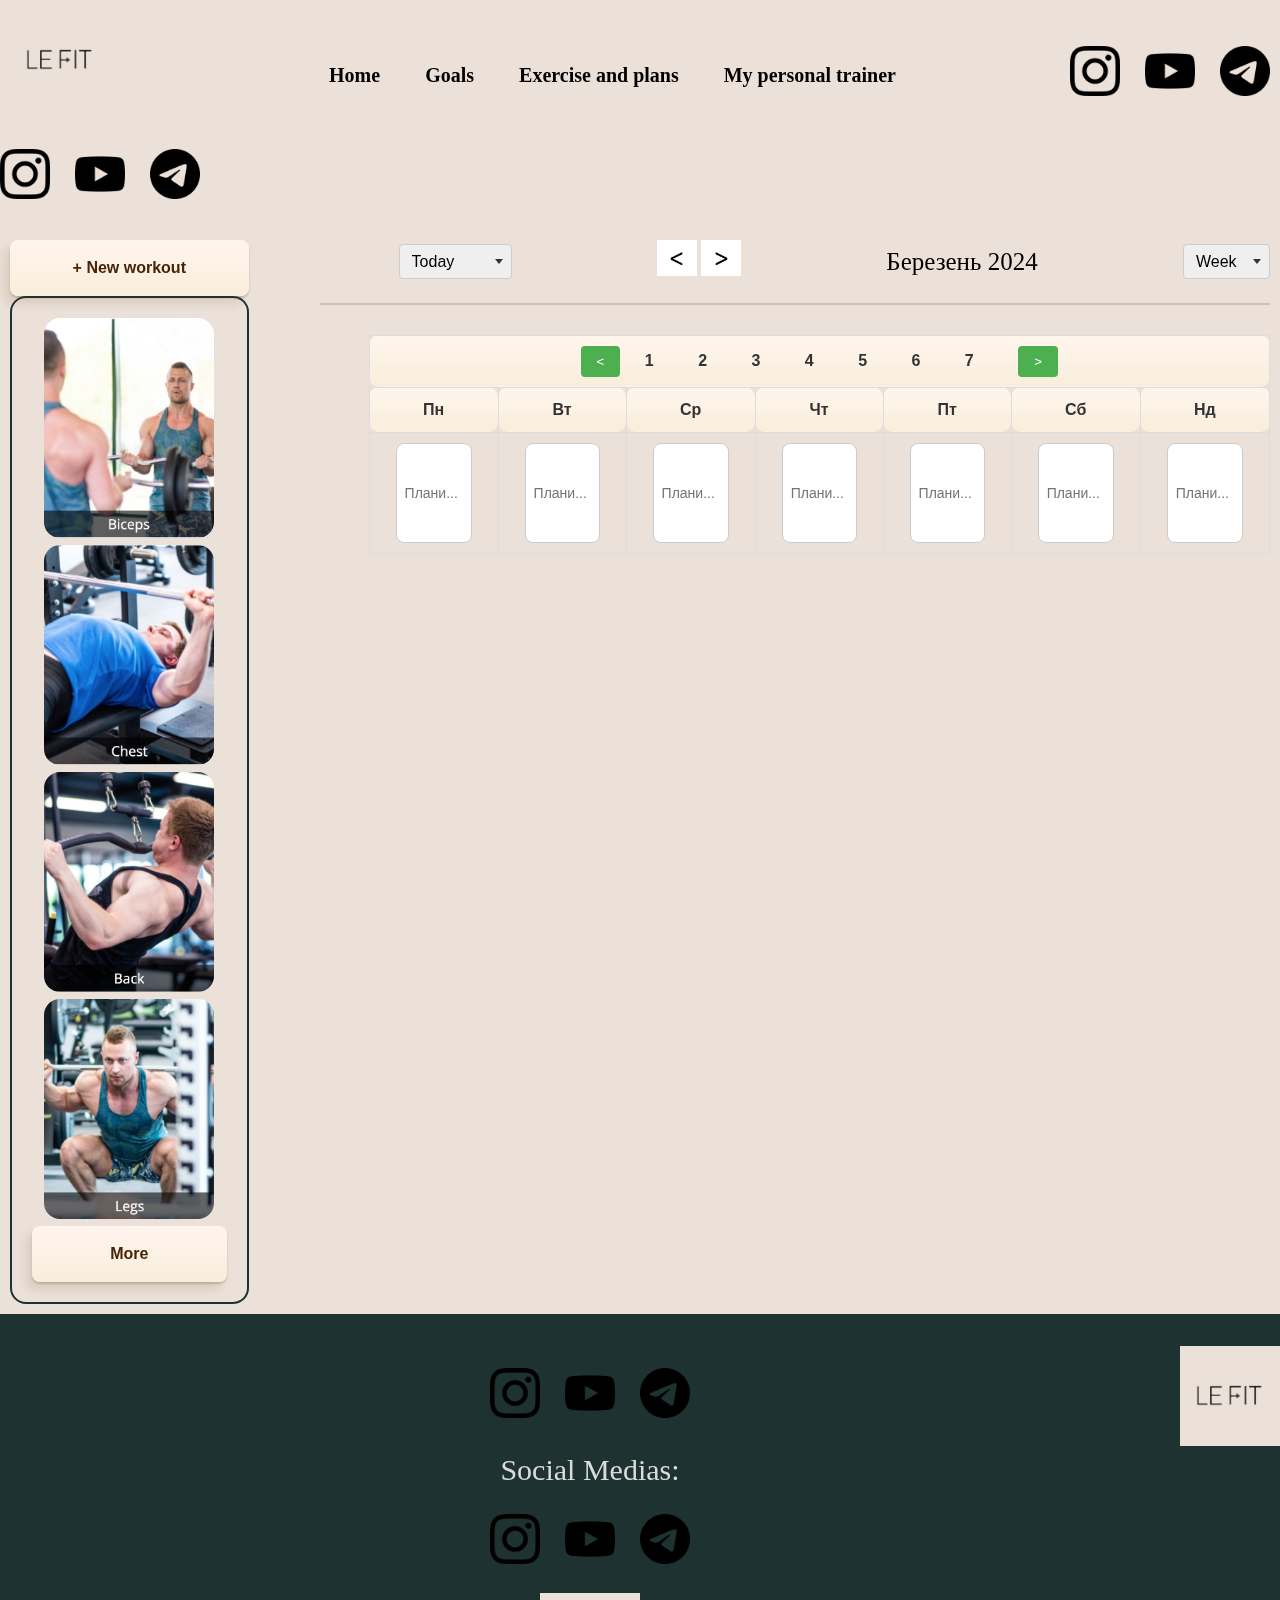
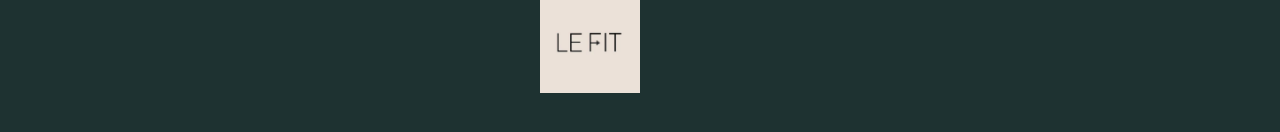
==== commit ad8e7381: "merge with main" ====
--- a/pages/index.html
+++ b/pages/index.html
@@ -60,12 +60,12 @@
           </ul>
         </div>
       </div>
-    </header>
-
-    <main>
-      <br />
-      <div class="mainImage">
-        <img src="images/main-head.png" alt="Training" />
+      <div class="socialsMenu">
+        <ul class="socialsMenu__list">
+          <li><a href="#"><img src="images/instagram.png" alt="instagram" class="socialsPhoto"></a></li>
+          <li><a href="#"><img src="images/you-tube.png" alt="you-tube" class="socialsPhoto"></a></li>
+          <li><a href="#"><img src="images/telegram.png" alt="telegram" class="socialsPhoto"></a></li>
+        </ul>
       </div>
       <br />
 
@@ -171,13 +171,11 @@
     <footer class="footer">
       <div class="footer__container">
         <div>
-          <h2 class="contact">Contacts:</h2>
-          <ul class="contact__menu">
-            <li>karpenkodenyss@gmail.com</li>
-            <li>karpenkodenyss@gmail.com</li>
-            <li>karpenkodenyss@gmail.com</li>
+          <ul class="socialsMenu__list__footer">
+            <li><a href="#"><img src="images/instagram.png" alt="instagram" class="socialsPhoto"></a></li>
+            <li><a href="#"><img src="images/you-tube.png" alt="you-tube" class="socialsPhoto"></a></li>
+            <li><a href="#"><img src="images/telegram.png" alt="telegram" class="socialsPhoto"></a></li>
           </ul>
-          <div class="line"></div>
         </div>
         <div>
           <p class="socialsMedias">Social Medias:</p>
@@ -214,6 +212,8 @@
           ><img src="images/logo.jpg" alt="Логотип" class="logo"
         /></a>
       </div>
-    </footer>
-  </body>
-</html>
+      <a href="#"><img src="images/logo.jpg" alt="Логотип" class="logo"></a>
+    </div>
+  </footer>
+</body>
+</html>